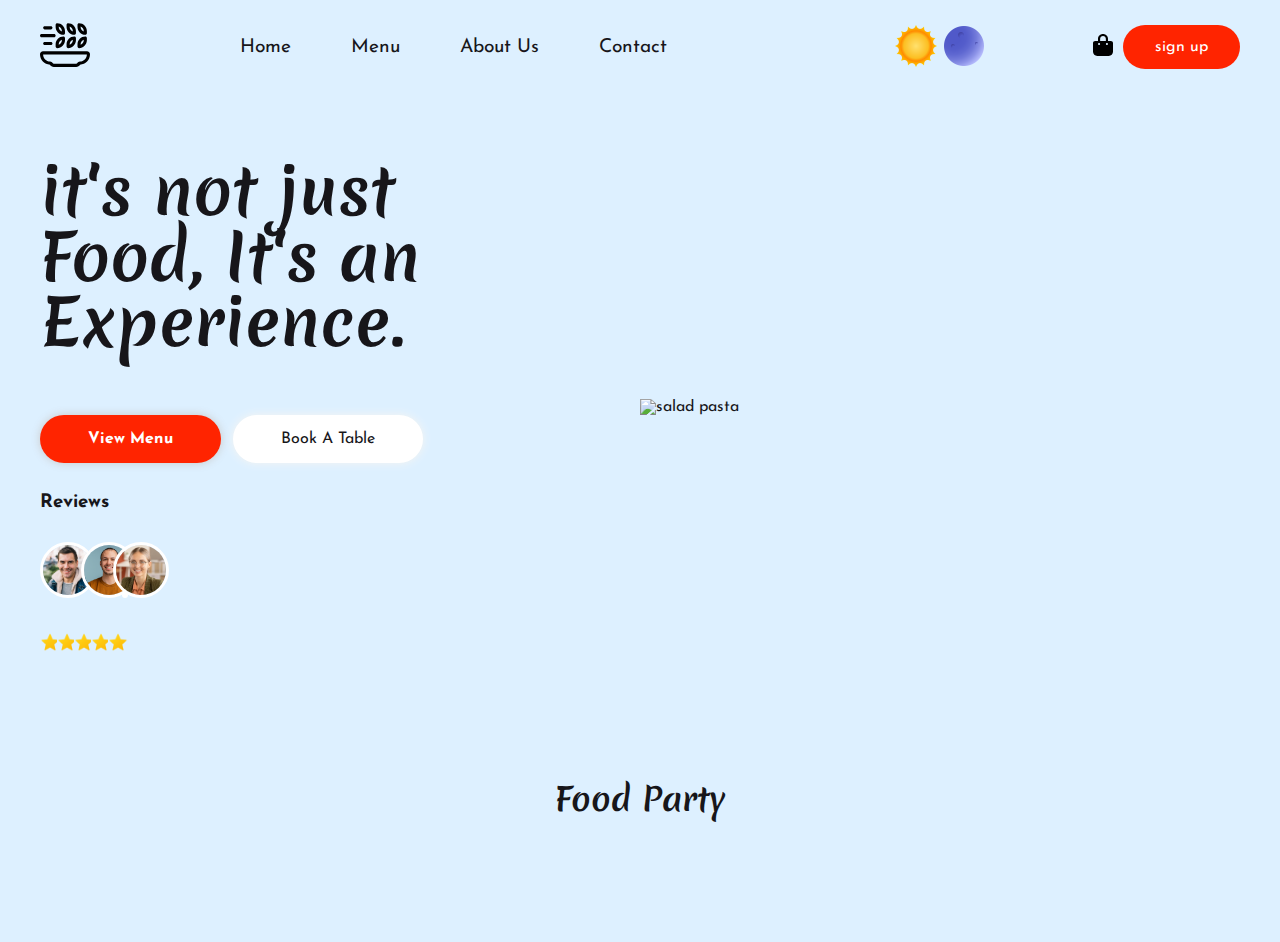
==== index.html @ 8589bb1d "Successful GitHub page" ====
<!DOCTYPE html>
<html lang="en">
<head>
    <meta charset="UTF-8">
    <meta name="viewport" content="width=device-width, initial-scale=1.0">
    <link rel="stylesheet" href="style.css">
    <link rel="icon" type="image/png" sizes="32x32" href="./images/favicon-32x32.png">
    <title> Italian restaurant</title>
</head>
<body>
    <div class="contanier">
        <header class="header-website">
            <!-- navbar -->
            <nav class="navbar">
                <div class="logo-website">
                    <a href="">
                        <img src="./images/plate-wheat-light.svg"/>
                    </a>
                </div>
                <menu class="list-menu">
                    <li>
                        <a href="">Home</a>
                    </li>
                    <li>
                        <a href="">Menu</a>
                    </li>
                    <li>
                        <a href="">About Us</a>
                    </li>
                    <li>
                        <a href="">Contact</a>
                    </li>
                </menu>
                <div class="dark-light-mode">

          <button id="light-btn">
            <img class="light" src="./images/icons8-sun-48.png" alt="light mode">
          </button>
          <button id="dark-btn">
            <img class="dark" src="./images/icons8-moon-48.png" alt="dark mode">
          </button>
         
                </div>
                <div class="shop">
                    <a href="">
                        <img src="./images/bag-shopping-solid.svg" alt="">
                    </a>
                    <a class="sign-up" href="./login-page.html">sign up</a>
                </div>
            </nav>
            <!-- slide & text header -->
            <section class="silde">
                <div class="information-food">
                    <h1 class="text-information">
                        it's not just <br/>
                        Food, It's an <br/>
                        Experience.
                    </h1>
                    <div class="button-information">
                        <a class="view-menu" href="" >View Menu</a>
                        <a class="book-table" href="">Book A Table</a>
                    </div>
                    <div class="reviews">
                        <h3 class="text-reviews">Reviews</h3>
                        <div class="image-users">
                            <img src="./images/user-1.jpg" alt="">
                            <img src="./images/user-2.jpg" alt="">
                            <img src="./images/user-3.jpg" alt="">
                            <img src="./images/user-4.jpg" alt="">
                        </div>
                        <div class="rating-reviews">
                            <img src="./images/icons8-rating-48.png" alt="">
                            <img src="./images/icons8-rating-48.png" alt="">
                            <img src="./images/icons8-rating-48.png" alt="">
                            <img src="./images/icons8-rating-48.png" alt="">
                            <img src="./images/icons8-rating-48.png" alt="">
                        </div>
                    </div>
                </div>
                <div class="image-food">
                    <img src="./images/salad.png" alt="salad pasta">
                    <div class="card-offer">

                    </div>
                </div>
            </section>
        </header>
        <!-- list food for buy -->
        <section class="food-cards">
            <h3 > Food Party</h3>
            <div class="food-party">

            </div>
        </section>
        <main class="main-website">

        </main>
        <footer class="footer-website">

        </footer>
    </div>
    
</body>
</html>
---- style.css ----
@font-face {
    font-family: josefinsans;
    src: url(./fonts/JosefinSans-VariableFont_wght.ttf);
}
@font-face {
    font-family: merienda;
    src: url(./fonts/Merienda-VariableFont_wght.ttf);
}
:root{
    --color-text:rgb(23, 22, 26);
    --color-orange: #ff2400;
    --color-body: rgb(221, 240, 255);
    --color-white: #fff;
}
*{
    font-family: josefinsans;
    padding: 0;
    margin: 0;
    color: var(--color-text);
    background: var(--color-body);
}

.contanier{
    max-width: 1200px;
    margin: 0 auto;
    padding-top: 20px;
}
.header-website {

}
.navbar {
    display: flex;
   
    align-items: center;
}
.logo-website{
    flex: 1;
}
.list-menu{
    flex: 3;
    font-size: 16px;
    display: flex;
    justify-content: flex-start;
    gap: 10%;
  
}
menu li {
    list-style: none;
    display: inline-block;
    font-size: larger;
}
menu li a {
    text-decoration: none;

}
.dark-light-mode{
    flex: 1;
    display: flex;
    justify-content: center;
}
.dark-light-mode button{
    border: 0;
    cursor: pointer;
}
#light-btn{
    border-radius: 30px 0 0 30px;
    -webkit-border-radius: 30px 0 0 30px;
    -moz-border-radius: 30px 0 0 30px;
    -ms-border-radius: 30px 0 0 30px;
    -o-border-radius: 30px 0 0 30px;
}
#dark-btn{
    border-radius: 0 30px 30px 0;
    -webkit-border-radius: 0 30px 30px 0;
    -moz-border-radius: 0 30px 30px 0;
    -ms-border-radius: 0 30px 30px 0;
    -o-border-radius: 0 30px 30px 0;
}
.shop {
    display: flex;
    gap: 10px;
    flex: 1;
    justify-content: flex-end;
    align-items: center;
}
.shop .sign-up {
    padding: .9rem 2rem;
    border: 0;
    border-radius: 40px;
    background: var(--color-orange);
    color: var(--color-white);
    font-family: inherit;
    cursor: pointer;
    font-size: 1rem;
    text-decoration: none;
}

/* style is section .slide */
.silde{
    display: flex;
    margin-top: 7%;
    align-items: center;
}
.information-food{
    flex:1;
}
.image-food{
    flex: 1;
}
.information-food h1{
    font-family: merienda;
    font-size: 4rem;
    line-height: 4.1rem;
}

.image-food img{
    width: 100%;
}
.button-information{
    display: flex;
    margin-top: 10%;
  
}

.view-menu{
  text-decoration: none;
  background: var(--color-orange);
  padding: 1rem 3rem;
  border-radius: 50px;
  color: var(--color-white);
  font-weight: bolder;
  margin-right: 2%;
  box-shadow: 0 0 10px rgb(202, 202, 202);
}
.book-table{
    text-decoration: none;
    background: var(--color-white);
    padding: 1rem 3rem;
    border-radius: 50px;
    color: var(--color-text);
    box-shadow: 0 0 10px rgb(248, 245, 241);
}
.reviews{
    margin-top: 5%;
}
.text-reviews{
    margin: 2% 0;
}
.image-users{
    margin: 5% 0;
}
.image-users img{
    width: 50px;
    border-radius: 50%;
    -webkit-border-radius: 50%;
    -moz-border-radius: 50%;
    -ms-border-radius: 50%;
    -o-border-radius: 50%;
    margin-right: -20px;
    border: 3px solid #fff;
}
.rating-reviews{

}
.rating-reviews img{
    width: 20px;
    margin-right: -8px;
}

/* food cards */

.food-cards{

}
.food-cards h3{
    margin: 10% 0;
    text-align: center;
    font-family: merienda;
    font-size: xx-large;
}
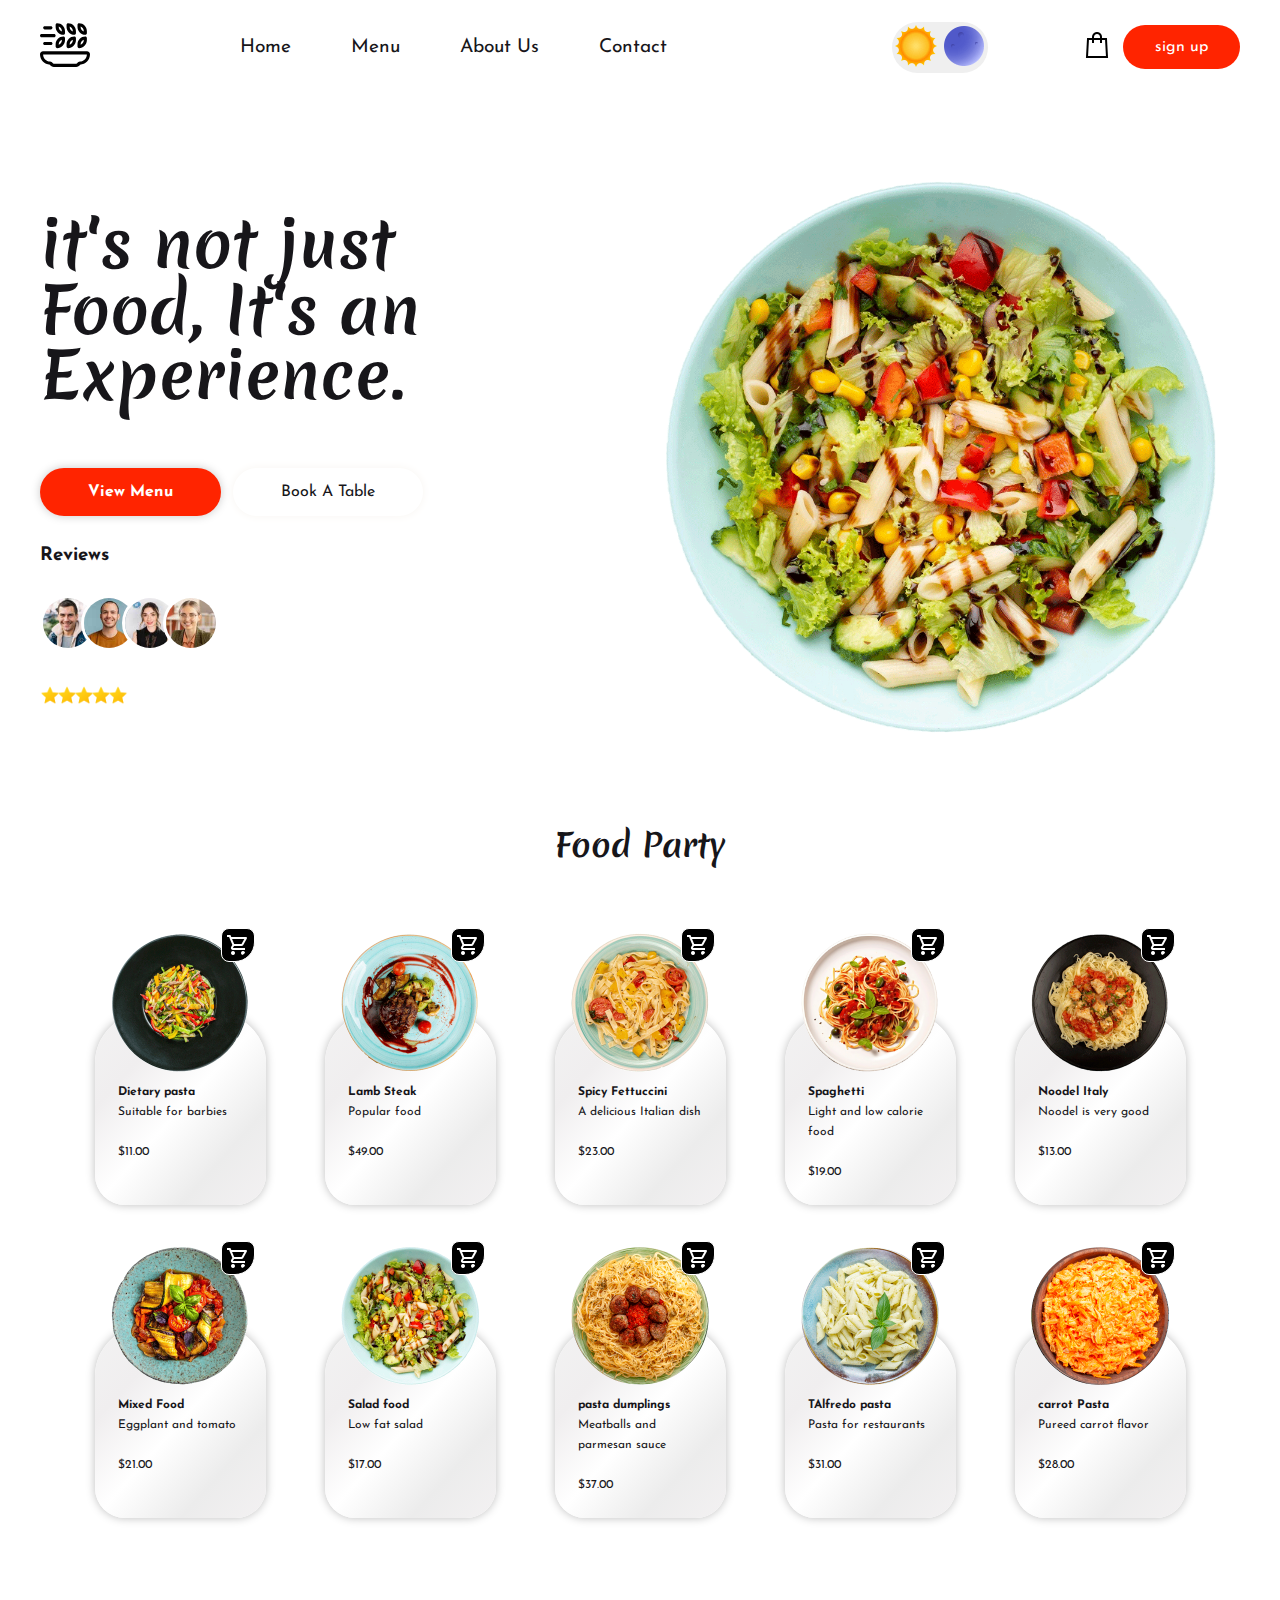
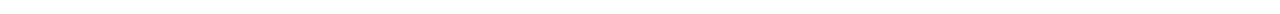
==== commit bd938189: "compress images & section food party compeleted" ====
--- a/index.html
+++ b/index.html
@@ -43,7 +43,7 @@
                 </div>
                 <div class="shop">
                     <a href="">
-                        <img src="./images/bag-shopping-solid.svg" alt="">
+                        <img src="./images/icons8-shopping-bag-32.png" alt="">
                     </a>
                     <a class="sign-up" href="./login-page.html">sign up</a>
                 </div>
@@ -63,17 +63,17 @@
                     <div class="reviews">
                         <h3 class="text-reviews">Reviews</h3>
                         <div class="image-users">
-                            <img src="./images/user-1.jpg" alt="">
-                            <img src="./images/user-2.jpg" alt="">
-                            <img src="./images/user-3.jpg" alt="">
-                            <img src="./images/user-4.jpg" alt="">
+                            <img src="./images/user-1.jpg" alt="Restaurant customer ">
+                            <img src="./images/user-2.jpg" alt="Restaurant customer">
+                            <img src="./images/user-3.jpg" alt="Restaurant customer">
+                            <img src="./images/user-4.jpg" alt="Restaurant customer">
                         </div>
                         <div class="rating-reviews">
-                            <img src="./images/icons8-rating-48.png" alt="">
-                            <img src="./images/icons8-rating-48.png" alt="">
-                            <img src="./images/icons8-rating-48.png" alt="">
-                            <img src="./images/icons8-rating-48.png" alt="">
-                            <img src="./images/icons8-rating-48.png" alt="">
+                            <img src="./images/icons8-rating-48.png" alt="star rating">
+                            <img src="./images/icons8-rating-48.png" alt="star rating">
+                            <img src="./images/icons8-rating-48.png" alt="star rating">
+                            <img src="./images/icons8-rating-48.png" alt="star rating">
+                            <img src="./images/icons8-rating-48.png" alt="star rating">
                         </div>
                     </div>
                 </div>
@@ -89,8 +89,163 @@
         <section class="food-cards">
             <h3 > Food Party</h3>
             <div class="food-party">
-
+                <div class="card card-1">
+                    <div class="image-food-card">
+                        <a href="#">
+                            <img class="icon-buy" src="./images/icons8-shopping-cart-24.png" alt="buy basket">
+                        </a>
+                        <img class="image-product" src="./images/plate-1-300.png" alt="noodel food">
+                    </div>
+                    <div class="detealis-food-card">
+                        <h4>Dietary pasta</h4>
+                        <p>Suitable for barbies </p>
+                        <br>
+                        <span>$11.00</span>
+
+                    </div>
+                </div>
+                <div class="card card-2">
+                    <div class="image-food-card">
+                        <a href="#">
+                            <img class="icon-buy" src="./images/icons8-shopping-cart-24.png" alt="buy basket">
+                        </a>
+                        <img class="image-product" src="./images/steak-2-300.png" alt="noodel food">
+                    </div>
+                    <div class="detealis-food-card">
+                        <h4>Lamb Steak</h4>
+                        <p>Popular food </p>
+                        <br>
+                        <span>$49.00</span>
+
+                    </div>
+                </div>
+                <div class="card card-3">
+                    <div class="image-food-card">
+                        <a href="#">
+                            <img class="icon-buy" src="./images/icons8-shopping-cart-24.png" alt="buy basket">
+                        </a>
+                        <img class="image-product" src="./images/phtochini-300.png" alt="noodel food">
+                    </div>
+                    <div class="detealis-food-card">
+                        <h4>Spicy Fettuccini</h4>
+                        <p>A delicious Italian dish </p>
+                        <br>
+                        <span>$23.00</span>
+
+                    </div>
+                </div>
+
+                <div class="card card-4">
+                    <div class="image-food-card">
+                        <a href="#">
+                            <img class="icon-buy" src="./images/icons8-shopping-cart-24.png" alt="buy basket">
+                        </a>
+                        <img class="image-product" src="./images/spaghetti-300.png" alt="noodel food">
+                    </div>
+                    <div class="detealis-food-card">
+                        <h4>Spaghetti </h4>
+                        <p>Light and low calorie food </p>
+                        <br>
+                        <span>$19.00</span>
+
+                    </div>
+                </div>
+                
+                <div class="card card-5">
+                    <div class="image-food-card">
+                        <a href="#">
+                            <img class="icon-buy" src="./images/icons8-shopping-cart-24.png" alt="buy basket">
+                        </a>
+                        <img class="image-product" src="./images/noodel-300.png" alt="noodel food">
+                    </div>
+                    <div class="detealis-food-card">
+                        <h4>Noodel Italy</h4>
+                        <p>Noodel is very good </p>
+                        <br>
+                        <span>$13.00</span>
+
+                    </div>
+                </div>
+                <div class="card card-6">
+                    <div class="image-food-card">
+                        <a href="#">
+                            <img class="icon-buy" src="./images/icons8-shopping-cart-24.png" alt="buy basket">
+                        </a>
+                        <img class="image-product" src="./images/Tomato-300.png" alt="noodel food">
+                    </div>
+                    <div class="detealis-food-card">
+                        <h4>Mixed Food</h4>
+                        <p>Eggplant and tomato </p>
+                        <br>
+                        <span>$21.00</span>
+
+                    </div>
+                </div>
+                <div class="card card-7">
+                    <div class="image-food-card">
+                        <a href="#">
+                            <img class="icon-buy" src="./images/icons8-shopping-cart-24.png" alt="buy basket">
+                        </a>
+                        <img class="image-product" src="./images/salad-300.png" alt="noodel food">
+                    </div>
+                    <div class="detealis-food-card">
+                        <h4>Salad food</h4>
+                        <p>Low fat salad </p>
+                        <br>
+                        <span>$17.00</span>
+
+                    </div>
+                </div>
+
+                <div class="card card-8">
+                    <div class="image-food-card">
+                        <a href="#">
+                            <img class="icon-buy" src="./images/icons8-shopping-cart-24.png" alt="buy basket">
+                        </a>
+                        <img class="image-product" src="./images/pasta-dumplings-300.png" alt="noodel food">
+                    </div>
+                    <div class="detealis-food-card">
+                        <h4>pasta dumplings</h4>
+                        <p>Meatballs and parmesan sauce </p>
+                        <br>
+                        <span>$37.00</span>
+
+                    </div>
+                </div>
+
+                <div class="card card-9">
+                    <div class="image-food-card">
+                        <a href="#">
+                            <img class="icon-buy" src="./images/icons8-shopping-cart-24.png" alt="buy basket">
+                        </a>
+                        <img class="image-product" src="./images/Alfredo-pasta-300.png" alt="noodel food">
+                    </div>
+                    <div class="detealis-food-card">
+                        <h4>TAlfredo pasta</h4>
+                        <p>Pasta for restaurants</p>
+                        <br>
+                        <span>$31.00</span>
+
+                    </div>
+                </div>
+
+                <div class="card card-1">
+                    <div class="image-food-card">
+                        <a href="#">
+                            <img class="icon-buy" src="./images/icons8-shopping-cart-24.png" alt="buy basket">
+                        </a>
+                        <img class="image-product" src="./images/pasta-coort-300.png" alt="noodel food">
+                    </div>
+                    <div class="detealis-food-card">
+                        <h4>carrot Pasta</h4>
+                        <p>Pureed carrot flavor</p>
+                        <br>
+                        <span>$28.00</span>
+
+                    </div>
+                </div>
             </div>
+
         </section>
         <main class="main-website">
 
--- a/style.css
+++ b/style.css
@@ -17,7 +17,7 @@
     padding: 0;
     margin: 0;
     color: var(--color-text);
-    background: var(--color-body);
+    /* background: var(--color-body); */
 }
 
 .contanier{
@@ -170,11 +170,58 @@
 /* food cards */
 
 .food-cards{
-
+    margin-bottom: 5%;
 }
 .food-cards h3{
-    margin: 10% 0;
+    margin: 5% 0;
     text-align: center;
     font-family: merienda;
     font-size: xx-large;
+}
+.image-food-card{
+    position: relative;
+    z-index: 2;
+}
+.food-party{
+    display: flex;
+    flex-wrap: wrap;
+    justify-content: center;
+}
+.card{
+    display: flex;
+    flex-direction: column;
+    align-items: center;
+    width: 230px;
+    margin-bottom: 3%;
+    justify-content: space-around;
+
+}
+.icon-buy{
+    position: absolute;
+    top: 0;
+    right: 0;
+    background: #000;
+    padding: 4px;
+    border-radius: 8px 8px 20px 8px;
+    border: 1px solid #fff;
+
+}
+.image-product{ 
+    width: 150px;
+}
+.detealis-food-card{
+    background-image:linear-gradient(to right bottom, #f2f2f2, #f0eeef, #fff, #ececec, #f3f1f2);
+    padding: 30% 10% 10% 10%;
+    font-size: 12px;
+    margin-top: -30%;
+    border-radius: 50px 50px 30px 30px;
+      border-top-left-radius: 50px;
+      border-top-right-radius: 50px;
+      border-bottom-right-radius: 30px;
+      border-bottom-left-radius: 30px;
+    box-shadow: 0 0 10px #bdbdbd;
+    line-height: 20px;
+    width: 125px;
+    height: 100px;
+    
 }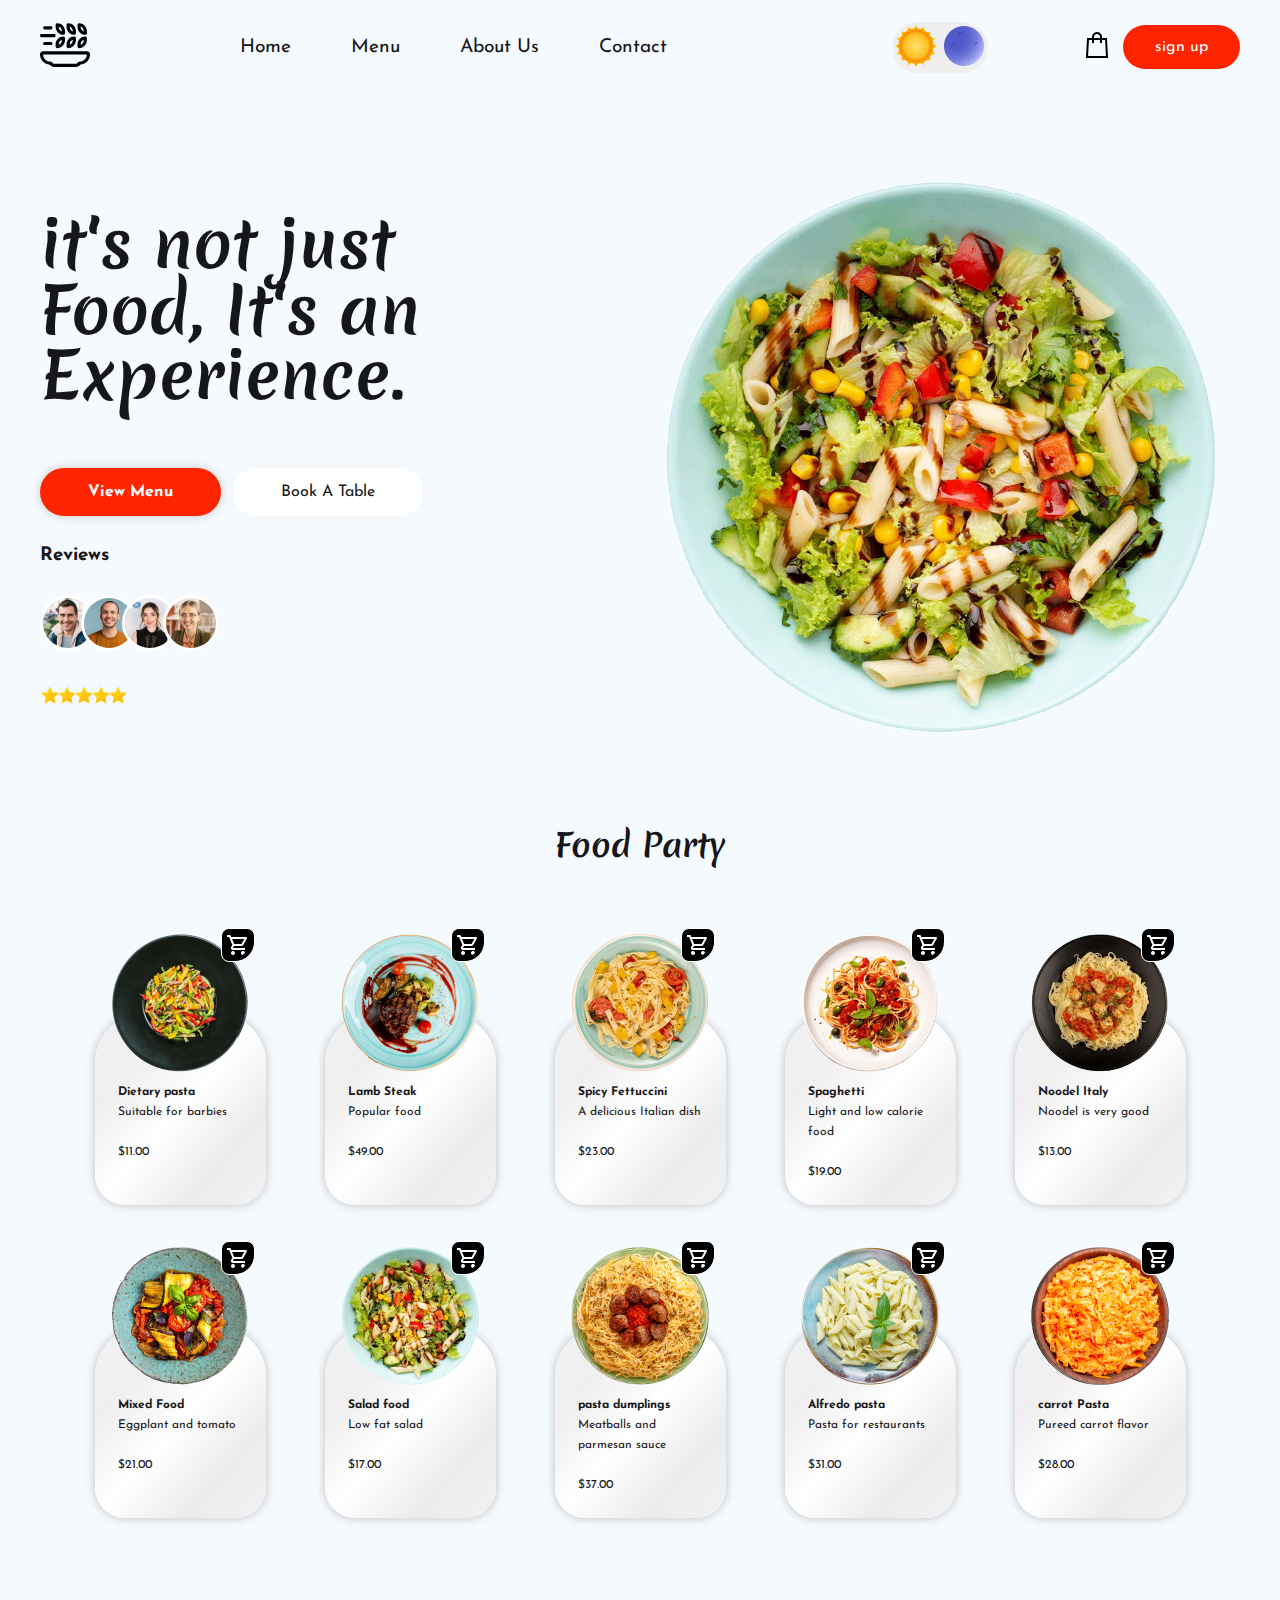
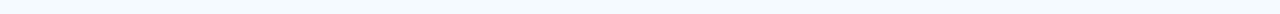
==== commit 069b4d54: "responsive completed food party 80%" ====
--- a/index.html
+++ b/index.html
@@ -47,6 +47,11 @@
                     </a>
                     <a class="sign-up" href="./login-page.html">sign up</a>
                 </div>
+                <div class="menu-humberger">
+                    <div class="line-menu"></div>
+                    <div class="line-menu"></div>
+                    <div class="line-menu"></div>
+                </div>
             </nav>
             <!-- slide & text header -->
             <section class="silde">
@@ -221,7 +226,7 @@
                         <img class="image-product" src="./images/Alfredo-pasta-300.png" alt="noodel food">
                     </div>
                     <div class="detealis-food-card">
-                        <h4>TAlfredo pasta</h4>
+                        <h4>Alfredo pasta</h4>
                         <p>Pasta for restaurants</p>
                         <br>
                         <span>$31.00</span>
--- a/style.css
+++ b/style.css
@@ -9,7 +9,7 @@
 :root{
     --color-text:rgb(23, 22, 26);
     --color-orange: #ff2400;
-    --color-body: rgb(221, 240, 255);
+    --color-body: rgb(245, 250, 255);
     --color-white: #fff;
 }
 *{
@@ -17,7 +17,10 @@
     padding: 0;
     margin: 0;
     color: var(--color-text);
-    /* background: var(--color-body); */
+    
+}
+body{
+    background: var(--color-body);
 }
 
 .contanier{
@@ -93,6 +96,9 @@
     cursor: pointer;
     font-size: 1rem;
     text-decoration: none;
+}
+.menu-humberger{
+        
 }
 
 /* style is section .slide */
@@ -224,4 +230,251 @@
     width: 125px;
     height: 100px;
     
-}+}
+
+
+/* resposive home page all device */
+
+  /* Extra large devices (large laptops and desktops, 1200px and up) */
+  @media only screen and (max-width: 1200px) {
+    /* body {background: pink;} */
+    /* navbar */
+    .navbar {
+        padding: 0 3%;
+      }
+    
+     
+      .dark-light-mode button img{
+        height: 41px;
+        vertical-align: bottom;
+      }
+    
+      .shop .sign-up {
+        padding: .7rem 1.7rem;
+       
+      }
+      /* silde & text header */
+      .silde {
+      
+        padding: 0 5%;
+      }
+
+  }
+
+    /* Large devices (laptops/desktops, 992px and up) */
+    @media only screen and (max-width: 992px) {
+        /* body {background: orange;} */
+
+        .list-menu {
+            flex: 2;
+            font-size: 14px;
+           
+            gap: 5%;
+          }
+        .dark-light-mode button img{
+            height: 40px;
+            vertical-align: bottom;
+          }
+    
+          .shop .sign-up {
+            padding: .6rem 1rem;
+          }
+        /* silde & text header */
+        .information-food h1 {
+            
+            font-size: 3rem;
+            
+          }
+          .button-information {
+            display: flex;
+            margin-top: 5%;
+          }
+          .view-menu , .book-table{
+        
+            padding: .7rem 1.7rem;
+           
+          }
+         
+          .text-reviews {
+
+            font-size: 16px;
+          }
+          .image-users img {
+            width: 40px;
+            border: 2px solid #fff;
+          }
+          .rating-reviews img {
+            width: 18px;
+            
+          }
+        
+      } 
+      
+    /* Medium devices (landscape tablets, 768px and up) */
+  @media only screen and (max-width: 768px) {
+    /* body {background: rgb(126, 126, 250);} */
+
+    .logo-website {
+        flex: initial;
+        margin-right: 2%;
+      }
+      .list-menu {
+       
+        font-size: 13px;
+        gap: 5%;
+      }
+      .dark-light-mode{
+       
+        flex: initial;
+      }
+      .shop .sign-up {
+        padding: .5rem .5rem;
+      }
+  /* silde & text header */
+        .information-food h1 {
+            
+            font-size: 2.5rem;
+            
+          }
+          .button-information {
+            display: flex;
+            margin-top: 5%;
+          }
+          .view-menu , .book-table{
+        
+            padding: .4rem .7rem;
+           
+          }
+         
+          .text-reviews {
+
+            font-size: 14px;
+          }
+          .image-users img {
+            width: 30px;
+            border: 2px solid #fff;
+          }
+          .rating-reviews img {
+            width: 14px;
+            
+          }
+  } 
+
+
+  
+  /* Small devices (portrait tablets and large phones, 600px and up) */
+  @media only screen and (max-width: 600px) {
+    /* body {background: green;} */
+    .navbar{
+        justify-content: space-between;
+    }
+    .menu-humberger{
+
+    }
+    .line-menu{
+        width: 50px;
+        border-bottom: 4px solid #000;
+        margin: 10px 0;
+        border-radius: 5px;
+        -webkit-border-radius: 5px;
+        -moz-border-radius: 5px;
+        -ms-border-radius: 5px;
+        -o-border-radius: 5px;
+}
+    .logo-website {
+        flex: initial;
+        margin-right: 2%;
+      }
+      .list-menu {
+        display: none;
+      }
+      .dark-light-mode{
+        display: none;
+       
+      }
+      .shop {
+        display: none;
+      }
+
+      /* slide $ text header */
+      .silde{
+        flex-direction: column;
+    }
+    .information-food{
+        display: flex;
+        justify-content: space-between;
+        width: 100%;
+  }
+  .information-food h1 {
+    flex: 1;
+    font-size: 2.3rem;
+    
+  }
+   
+    .reviews{
+        display: none;
+    }
+    .view-menu, .book-table {
+        padding: .5rem 1rem;
+        margin: 5%;
+        text-align: center;
+      }
+
+      .button-information {
+        display: flex;
+        flex-direction: column;
+        justify-content: center;
+        flex: 1;
+
+      }
+  }
+  
+ 
+ 
+  /* Small devices (portrait tablets and large phones, 600px and up) */
+  @media only screen and (max-width: 486px) {
+    /* body {background: rgb(162, 210, 78);} */
+    
+    .line-menu{
+        width: 43px;
+        border-bottom: 3px solid #000;
+        margin: 10px 0;
+       
+}
+      /* slide $ text header */
+      .silde{
+        flex-direction: column-reverse;
+    }
+    .information-food{
+        display: flex;
+       
+        width: 100%;
+        flex-direction: column;
+  }
+  .information-food h1 {
+    flex: 1;
+    font-size: 2.3rem;
+    text-align: center;
+  }
+   
+    .reviews{
+        display: none;
+    }
+    .view-menu, .book-table {
+        padding: .5rem 1rem;
+        margin: 5%;
+        text-align: center;
+      }
+
+      .button-information {
+        display: flex;
+        flex-direction: column;
+        justify-content: center;
+        flex: 1;
+
+      }
+  }
+  
+ 
+
+
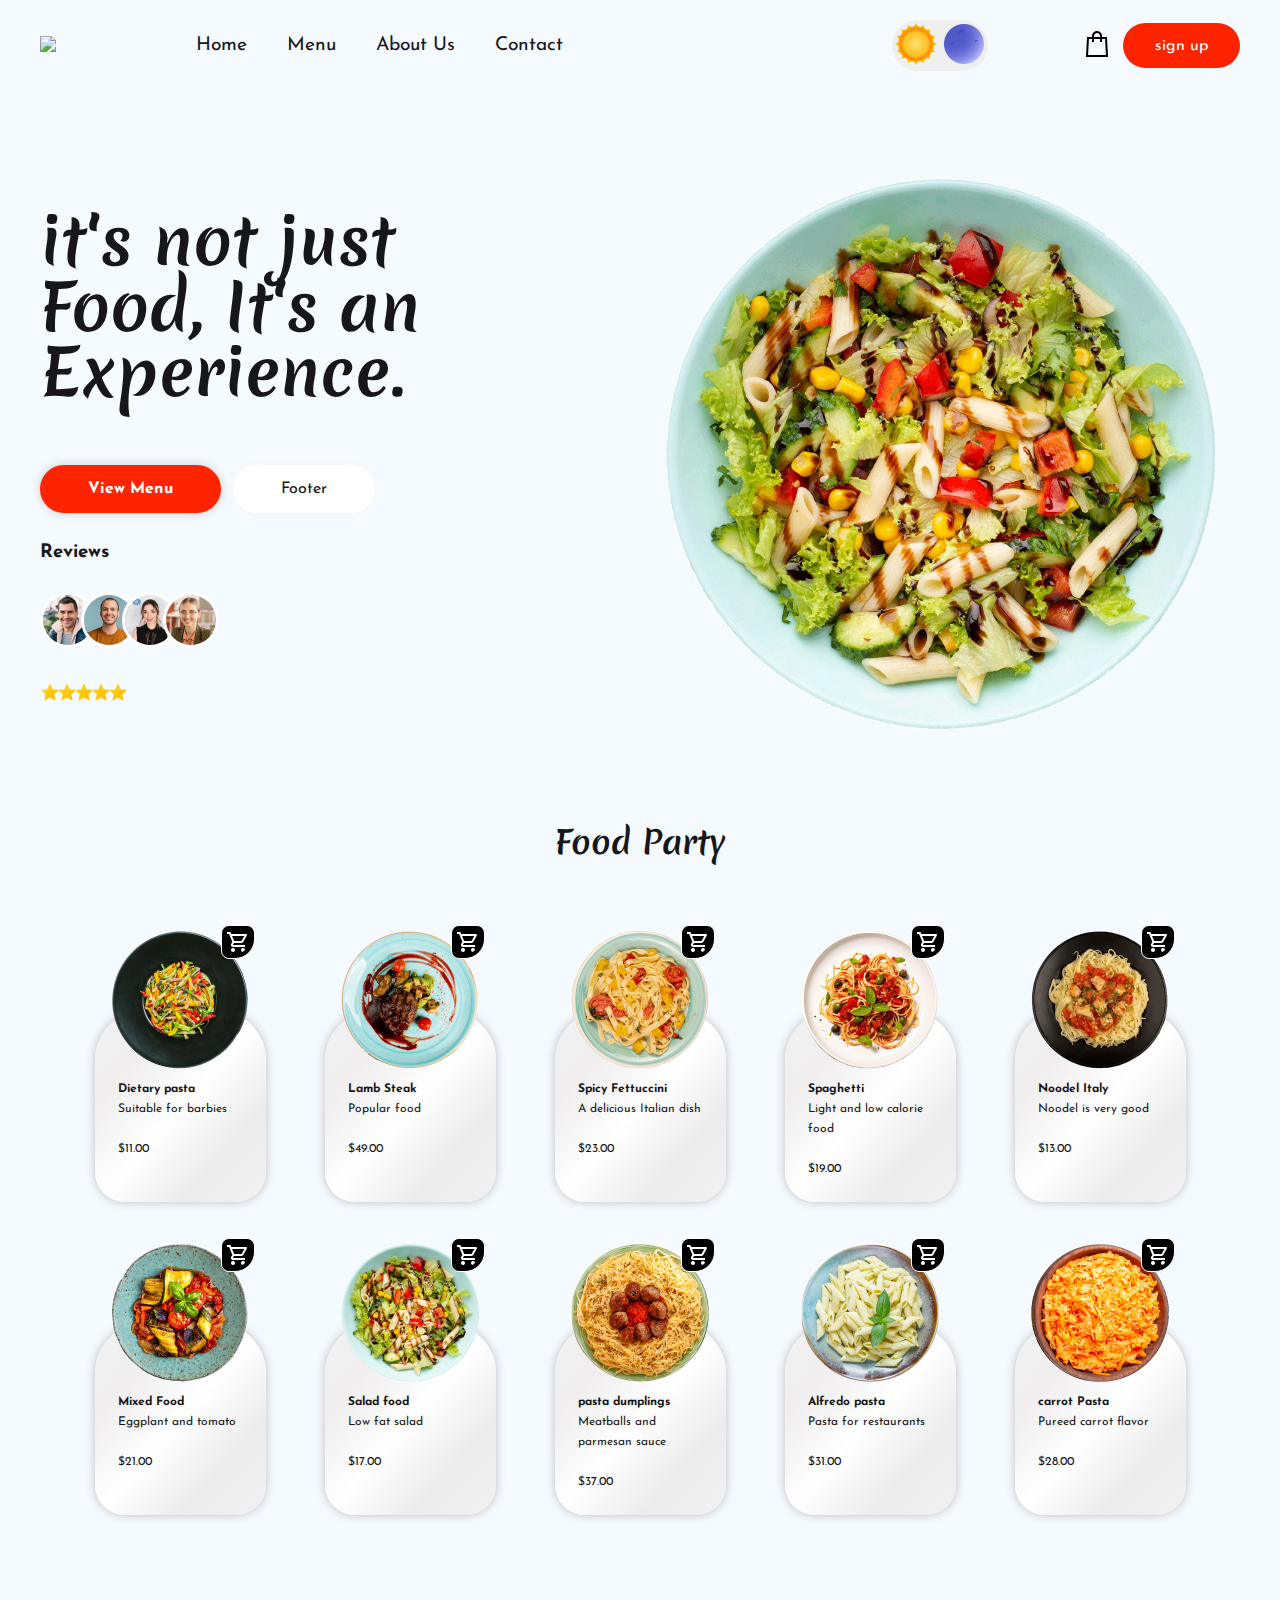
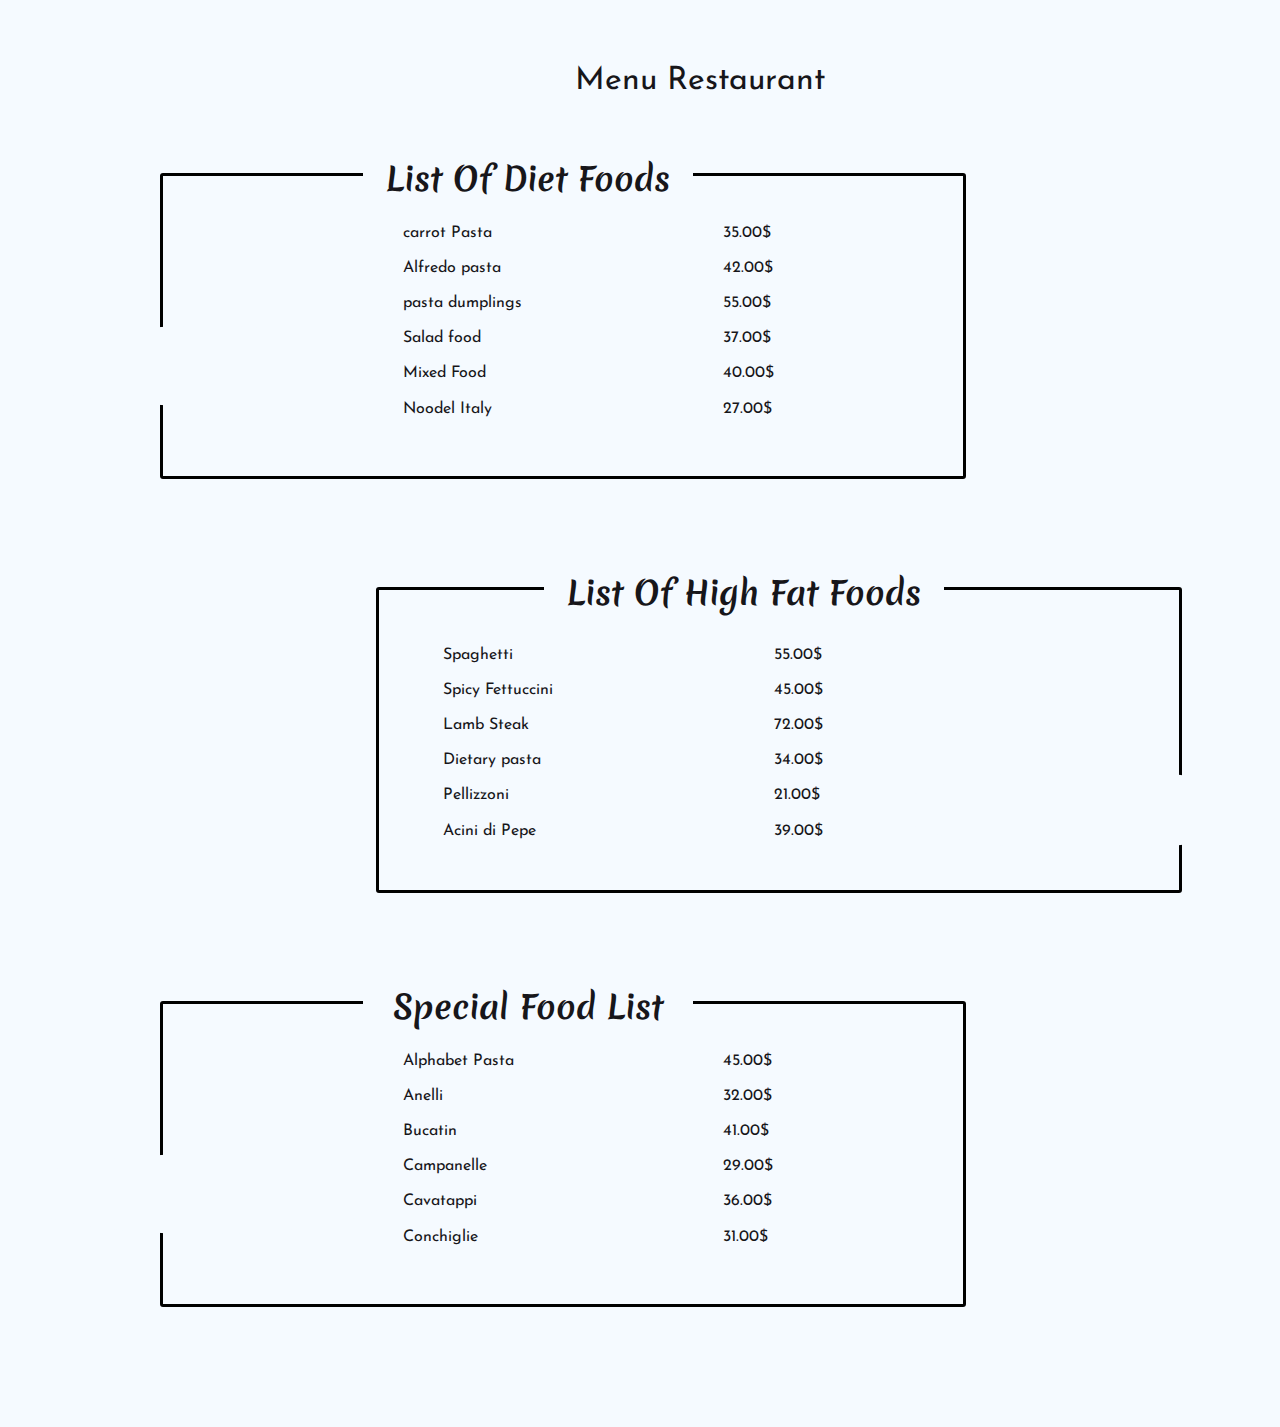
==== commit 17f6e4d3: "responsive navbar menu & menu resturant" ====
--- a/index.html
+++ b/index.html
@@ -3,8 +3,9 @@
 <head>
     <meta charset="UTF-8">
     <meta name="viewport" content="width=device-width, initial-scale=1.0">
+    <link rel="stylesheet" href="reset.css">
     <link rel="stylesheet" href="style.css">
-    <link rel="icon" type="image/png" sizes="32x32" href="./images/favicon-32x32.png">
+    <link rel="icon" type="image/png" sizes="32x32" href="./images/foody-logo.png">
     <title> Italian restaurant</title>
 </head>
 <body>
@@ -14,23 +15,37 @@
             <nav class="navbar">
                 <div class="logo-website">
                     <a href="">
-                        <img src="./images/plate-wheat-light.svg"/>
+                        <img src="./images/foody-logo.png"/>
                     </a>
                 </div>
-                <menu class="list-menu">
-                    <li>
-                        <a href="">Home</a>
-                    </li>
-                    <li>
-                        <a href="">Menu</a>
-                    </li>
-                    <li>
-                        <a href="">About Us</a>
-                    </li>
-                    <li>
-                        <a href="">Contact</a>
-                    </li>
-                </menu>
+                <div class="menu-nav">
+
+                    <input type="checkbox" name="" id="menu-mobile" hidden>
+                    <label for="menu-mobile" class="open-menu-btn">
+                        <svg xmlns="http://www.w3.org/2000/svg" height="32px" viewBox="0 -960 960 960" width="32px" fill="#000"><path d="M120-240v-80h720v80H120Zm0-200v-80h720v80H120Zm0-200v-80h720v80H120Z"/></svg>
+                    </label>
+                    <div class="links-container">
+                        <label for="menu-mobile" class="close-menu-btn">
+                            <svg xmlns="http://www.w3.org/2000/svg" height="32px" viewBox="0 -960 960 960" width="32px" fill="#000"><path d="m256-200-56-56 224-224-224-224 56-56 224 224 224-224 56 56-224 224 224 224-56 56-224-224-224 224Z"/></svg>
+                        </label>
+
+                        <menu class="list-menu">
+                            <li>
+                                <a href="">Home</a>
+                            </li>
+                            <li>
+                                <a href="">Menu</a>
+                            </li>
+                            <li>
+                                <a href="">About Us</a>
+                            </li>
+                            <li>
+                                <a href="">Contact</a>
+                            </li>
+                        </menu>
+                        </div>
+                
+                </div>
                 <div class="dark-light-mode">
 
           <button id="light-btn">
@@ -47,13 +62,12 @@
                     </a>
                     <a class="sign-up" href="./login-page.html">sign up</a>
                 </div>
-                <div class="menu-humberger">
-                    <div class="line-menu"></div>
-                    <div class="line-menu"></div>
-                    <div class="line-menu"></div>
-                </div>
+
+              
             </nav>
-            <!-- slide & text header -->
+
+            
+            <!-- slide & text header --> 
             <section class="silde">
                 <div class="information-food">
                     <h1 class="text-information">
@@ -62,8 +76,8 @@
                         Experience.
                     </h1>
                     <div class="button-information">
-                        <a class="view-menu" href="" >View Menu</a>
-                        <a class="book-table" href="">Book A Table</a>
+                        <a class="view-menu" href="#main-website" >View Menu</a>
+                        <a class="book-table" href="">  Footer</a>
                     </div>
                     <div class="reviews">
                         <h3 class="text-reviews">Reviews</h3>
@@ -252,7 +266,118 @@
             </div>
 
         </section>
-        <main class="main-website">
+
+        <!-- main content -->
+        <main id="main-website">
+            <p class="text-food-list">Menu Restaurant</p>
+            <div class="container-menu">
+                <div class="food-list-menu-1">
+                    <div class="image-item-menu">
+                        <img src="./images/img-food-menu-3-300.png" alt="" /> 
+                        <span class="title-menu-1">List Of Diet Foods</span>
+                    </div>
+                   <div class="food-item-1">
+                    <p>
+                        <span> carrot Pasta</span>
+                        <span> 35.00$ </span>
+                    </p>
+                    <p>
+                        <span> Alfredo pasta</span>
+                        <span> 42.00$ </span>
+                    </p>
+                    <p>
+                        <span> pasta dumplings</span>
+                        <span> 55.00$ </span>
+                    </p>
+                    <p>
+                        <span> Salad food</span>
+                        <span> 37.00$ </span>
+                    </p>
+                    <p>
+                        <span> Mixed Food</span>
+                        <span> 40.00$ </span>
+                    </p>
+                    <p>
+                        <span> Noodel Italy</span>
+                        <span> 27.00$ </span>
+                    </p>
+                    
+                   </div>
+    
+                </div>
+    
+    
+                <div class="food-list-menu-2">
+    
+                    <div class="image-item-menu">
+                        <img src="./images/img-food-menu-2-300.png" alt="" /> 
+                        <span class="title-menu-2">List Of High Fat Foods</span>
+                    </div>
+                   <div class="food-item-2">
+                    <p>
+                        <span> Spaghetti </span>
+                        <span> 55.00$ </span>
+                    </p>
+                    <p>
+                        <span> Spicy Fettuccini</span>
+                        <span> 45.00$ </span>
+                    </p>
+                    <p>
+                        <span> Lamb Steak</span>
+                        <span> 72.00$ </span>
+                    </p>
+                    <p>
+                        <span> Dietary pasta</span>
+                        <span> 34.00$ </span>
+                    </p>
+                    <p>
+                        <span> Pellizzoni</span>
+                        <span> 21.00$ </span>
+                    </p>
+                      <p>
+                        <span> Acini di Pepe </span>
+                        <span> 39.00$ </span>
+                    </p>
+                   </div>
+                </div>
+                
+
+
+                  <div class="food-list-menu-1">
+                    <div class="image-item-menu">
+                        <img src="./images/img-food-menu-300.png" alt="" /> 
+                        <span class="title-menu-1">Special Food List</span>
+                    </div>
+                   <div class="food-item-1">
+                    <p>
+                        <span> Alphabet Pasta</span>
+                        <span> 45.00$ </span>
+                    </p>
+                    <p>
+                        <span> Anelli </span>
+                        <span> 32.00$ </span>
+                    </p>
+                    <p>
+                        <span> Bucatin</span>
+                        <span> 41.00$ </span>
+                    </p>
+                    <p>
+                        <span> Campanelle </span>
+                        <span> 29.00$ </span>
+                    </p>
+                    <p>
+                        <span> Cavatappi</span>
+                        <span> 36.00$ </span>
+                    </p>
+                    <p>
+                        <span> Conchiglie</span>
+                        <span> 31.00$ </span>
+                    </p>
+                   </div>
+    
+                </div>
+    
+            </div>
 
         </main>
         <footer class="footer-website">
--- a/style.css
+++ b/style.css
@@ -12,19 +12,28 @@
     --color-body: rgb(245, 250, 255);
     --color-white: #fff;
 }
+
+html {
+  scroll-behavior: smooth;
+  
+}
+
 *{
     font-family: josefinsans;
     padding: 0;
     margin: 0;
     color: var(--color-text);
+   
     
 }
 body{
     background: var(--color-body);
+    overflow-x: hidden;
 }
 
 .contanier{
     max-width: 1200px;
+    width: 100%;
     margin: 0 auto;
     padding-top: 20px;
 }
@@ -32,20 +41,36 @@
 
 }
 .navbar {
-    display: flex;
-   
+    display: grid;
+    grid-template-columns: 10% 60% 10% 20%;
     align-items: center;
+    
 }
 .logo-website{
-    flex: 1;
+
+}
+.logo-website img{
+    width: 50px;
+}
+.menu-nav{
+
+}
+#menu-mobile{
+  cursor: pointer;
+}
+.open-menu-btn{
+  display: none;
+}
+.close-menu-btn{
+  display: none;
 }
 .list-menu{
-    flex: 3;
+    padding: 0 5%;
     font-size: 16px;
     display: flex;
     justify-content: flex-start;
     gap: 10%;
-  
+    width: 400px;
 }
 menu li {
     list-style: none;
@@ -57,7 +82,7 @@
 
 }
 .dark-light-mode{
-    flex: 1;
+    
     display: flex;
     justify-content: center;
 }
@@ -82,7 +107,7 @@
 .shop {
     display: flex;
     gap: 10px;
-    flex: 1;
+    
     justify-content: flex-end;
     align-items: center;
 }
@@ -97,9 +122,7 @@
     font-size: 1rem;
     text-decoration: none;
 }
-.menu-humberger{
-        
-}
+
 
 /* style is section .slide */
 .silde{
@@ -200,6 +223,7 @@
     width: 230px;
     margin-bottom: 3%;
     justify-content: space-around;
+    z-index: -1;
 
 }
 .icon-buy{
@@ -232,6 +256,133 @@
     
 }
 
+/* menu foods */
+
+#main-website{
+  display: flex;
+  flex-direction: column;
+  
+  margin: 0 0 10% 10%;
+}
+
+.container-menu{
+  display: flex;
+  flex-direction: column;
+  justify-content: space-between;
+  
+}
+.text-food-list{
+  text-align: center;
+  font-size: xx-large;
+  padding:5% 0;
+  margin-bottom: 2%;
+}
+.food-list-menu-1{
+  width: 800px;
+  height: 300px;
+  border: 3px solid #000;
+  border-radius: 3px;
+  position: relative;
+  -webkit-border-radius: 3px;
+  -moz-border-radius: 3px;
+  -ms-border-radius: 3px;
+  -o-border-radius: 3px;
+}
+.food-list-menu-1 img{
+ position: absolute;
+ border-radius: 100%;
+ width: 300px;
+ bottom: 70px;
+ left:-150px;
+ border:40px solid var(--color-body);
+ -webkit-border-radius: 100%;
+ -moz-border-radius: 100%;
+ -ms-border-radius: 100%;
+ -o-border-radius: 100%;
+}
+.title-menu-1{
+  position: absolute;
+  top:-20px;
+  left: 200px;
+  width: 330px;
+  text-align: center;
+  background-color: var(--color-body);
+  font-family: merienda;
+  font-size: xx-large;
+  font-weight: bold;
+ 
+}
+.food-item-1{
+  padding: 5% 0 0 25%;
+  display: flex;
+  flex-direction: column;
+  
+  line-height:2.2rem;
+}
+.food-item-1 p{
+  display: flex;
+  justify-content: center;
+  gap: 20%;
+  
+}
+.food-item-1 p span{
+  width: 200px;
+  
+}
+
+.food-list-menu-2{
+  
+  width: 800px;
+  height: 300px;
+  margin: 10% 10% 10% 20%;
+  border: 3px solid #000;
+  border-radius: 3px;
+  position: relative;
+  -webkit-border-radius: 3px;
+  -moz-border-radius: 3px;
+  -ms-border-radius: 3px;
+  -o-border-radius: 3px;
+}
+.food-list-menu-2 img{
+ position: absolute;
+ border-radius: 100%;
+ width: 300px;
+ bottom: 40px;
+ right:-100px;
+ border:40px solid var(--color-body);
+ -webkit-border-radius: 100%;
+ -moz-border-radius: 100%;
+ -ms-border-radius: 100%;
+ -o-border-radius: 100%;
+}
+.title-menu-2{
+  position: absolute;
+  top:-20px;
+  right: 235px;
+  width: 400px;
+  text-align: center;
+  background-color: var(--color-body);
+  font-family: merienda;
+  font-size: xx-large;
+  font-weight: bold;
+ 
+}
+.food-item-2{
+  padding: 6% 10% 0 8%;
+  line-height:2.2rem;
+}
+.food-item-2 p{
+  display: flex;
+  justify-content: flex-start;
+  gap: 20%;
+}
+.food-item-2 p span{
+  width: 200px;
+  
+}
+
+
+
 
 /* resposive home page all device */
 
@@ -258,6 +409,26 @@
       
         padding: 0 5%;
       }
+      /* menu resturant */
+      .food-list-menu-1 img {
+        width: 250px;
+        bottom: 70px;
+        left: -100px;
+       
+      }
+    
+    .food-list-menu-2 {
+      margin: 15% 0;
+
+    }
+      .food-list-menu-2 img {
+        width: 250px;
+        bottom: 70px;
+        right: -80px;
+    
+    
+      }
+
 
   }
 
@@ -307,7 +478,55 @@
             width: 18px;
             
           }
-        
+        /* menu resturant */
+       
+        .food-list-menu-1 {
+          width: 600px;
+          height: 270px;
+          
+        
+        }
+        .food-list-menu-1 img {
+          width: 200px;
+          bottom: 150px;
+          
+        }
+
+        .title-menu-1 {
+          top: -20px;
+          left: 150px;
+          width: 290px;
+          font-size: x-large;
+        }
+        .food-item-1 {
+          padding: 5% 0 0 40%;
+         
+        }
+
+        .food-list-menu-2 {
+          width: 600px;
+          height: 270px;
+          margin: 23% 0;
+        
+        }
+        .food-list-menu-2 img {
+          width: 200px;
+          bottom: 150px;
+          
+        }
+
+        .title-menu-2 {
+          top: -15px;
+          left: 125px;
+          width: 290px;
+          font-size: x-large;
+        }
+        .food-item-2 {
+          padding: 5%;
+         
+        }
+
+
       } 
       
     /* Medium devices (landscape tablets, 768px and up) */
@@ -358,6 +577,56 @@
             width: 14px;
             
           }
+          /* menu resturant */
+       
+        .food-list-menu-1 {
+          width: 500px;
+          height: 270px;
+          
+        
+        }
+        .food-list-menu-1 img {
+          width: 150px;
+          bottom: 150px;
+          border: 30px solid var(--color-body);
+          
+        }
+
+        .title-menu-1 {
+          top: -10px;
+          left: 100px;
+          width: 210px;
+          font-size: large;
+        }
+        .food-item-1 {
+          padding: 5% 0 0 40%;
+         
+        }
+
+        .food-list-menu-2 {
+          width: 500px;
+          height: 270px;
+        
+        }
+        .food-list-menu-2 img {
+          width: 150px;
+          bottom: 150px;
+          border: 30px solid var(--color-body);
+          
+        }
+
+        .title-menu-2 {
+          top: -15px;
+          left: 165px;
+          width: 210px;
+          font-size: large;
+        }
+        .food-item-2 {
+          padding: 5%;
+         
+        }
+
+
   } 
 
 
@@ -365,29 +634,69 @@
   /* Small devices (portrait tablets and large phones, 600px and up) */
   @media only screen and (max-width: 600px) {
     /* body {background: green;} */
+    .contanier{
+      padding-top: 0;
+    }
     .navbar{
-        justify-content: space-between;
+      display: flex;
+      justify-content: space-between;
+      
+      line-height:3rem;
+    
+      
     }
-    .menu-humberger{
-
-    }
-    .line-menu{
-        width: 50px;
-        border-bottom: 4px solid #000;
-        margin: 10px 0;
-        border-radius: 5px;
-        -webkit-border-radius: 5px;
-        -moz-border-radius: 5px;
-        -ms-border-radius: 5px;
-        -o-border-radius: 5px;
-}
+/* responsive mobile show menu */
+.menu-nav{
+  display: flex;
+  flex-direction: row-reverse;
+  justify-content: flex-end;
+  position: fixed;
+  top: 0;
+  right: 0;
+  
+
+}
+.open-menu-btn,.close-menu-btn {
+  display: block;
+  cursor: pointer;
+  margin: 12px;
+}
+.links-container{
+  flex-direction: column;
+  align-items: flex-start;
+  position: fixed;
+  top: 0;
+  right: 100%;
+  
+  width: 200px;
+  height:100vh;
+  background-color: var(--color-orange);
+  box-shadow: -5px 0 5px rgba(0, 0, 0, 0.25);
+  transition: 0.75s ease-out;
+}
+#menu-mobile:checked ~ .links-container{
+  right: 0;
+
+}
+
+.list-menu{
+ 
+  display: flex;
+  flex-direction: column;
+  gap: 1rem;
+}
+
+
+
+
+/* end */
     .logo-website {
-        flex: initial;
+        top: 0;
+
+        position: fixed;
         margin-right: 2%;
       }
-      .list-menu {
-        display: none;
-      }
+    
       .dark-light-mode{
         display: none;
        
@@ -399,7 +708,9 @@
       /* slide $ text header */
       .silde{
         flex-direction: column;
-    }
+        margin-top: 15%;
+  }
+    
     .information-food{
         display: flex;
         justify-content: space-between;
@@ -427,9 +738,66 @@
         flex: 1;
 
       }
-  }
-  
- 
+
+      /* menu resturant */
+      /* #main-website{
+        z-index: -2;
+      } */
+      
+      .container-menu {
+        z-index: -3;
+      }
+      .food-list-menu-1 {
+        width: 400px;
+        height: auto;
+        
+      
+      }
+      .food-list-menu-1 img {
+        width: 150px;
+        bottom: 130px;
+        
+      }
+
+      .title-menu-1 {
+        top: -10px;
+        left: 107px;
+        width: 200px;
+        font-size: 1.3rem;
+      }
+      .food-item-1 {
+        padding: 5% 0 0 30%;
+       
+      }
+      .food-item-1 p {
+        
+        gap: 3%;
+      }
+      .food-list-menu-2 {
+        width: 400px;
+        height: auto;
+        margin: 23% 0;
+      
+      }
+      .food-list-menu-2 img {
+        width: 150px;
+        bottom: 130px;
+        
+      }
+
+      .title-menu-2 {
+        top: -10px;
+        left: 40px;
+        width: 240px;
+        font-size: 1.2rem;
+      }
+      
+      .food-item-2 p {
+        gap: 3%;
+      }
+  
+  
+    }
  
   /* Small devices (portrait tablets and large phones, 600px and up) */
   @media only screen and (max-width: 486px) {
@@ -473,6 +841,56 @@
         flex: 1;
 
       }
+
+      /* menu resturant */
+       
+      .text-food-list {
+        text-align: center;
+        font-size: xx-large;
+        padding: 5% 0;
+        margin: 30% 0;
+      }
+      .food-list-menu-1 {
+        width: 90%;
+        height: auto;
+      }
+      .food-list-menu-1 img {
+        width: 20%;
+        top: -30px;
+        border: 10px solid var(--color-body);
+        left: 0;
+      }
+      .title-menu-1 {
+        top: -8px;
+        left: 25%;
+        width: 150px;
+        font-size: .9rem;
+      }
+      .food-item-1 p {
+        
+        font-size: .7rem;
+      }
+      .food-list-menu-2 {
+        width: 90%;
+        height: auto;
+        margin: 20% 0;
+      }
+      .food-list-menu-2 img {
+        width: 20%;
+        right: 0;
+        top: -33px;
+        border: 10px solid var(--color-body);
+      }
+     
+      .title-menu-2 {
+        top: -10px;
+        left: 23%;
+        width: 150px;
+        font-size: .8rem;
+      }
+      .food-item-2 p {
+        font-size: .7rem;
+      }
   }
   
  
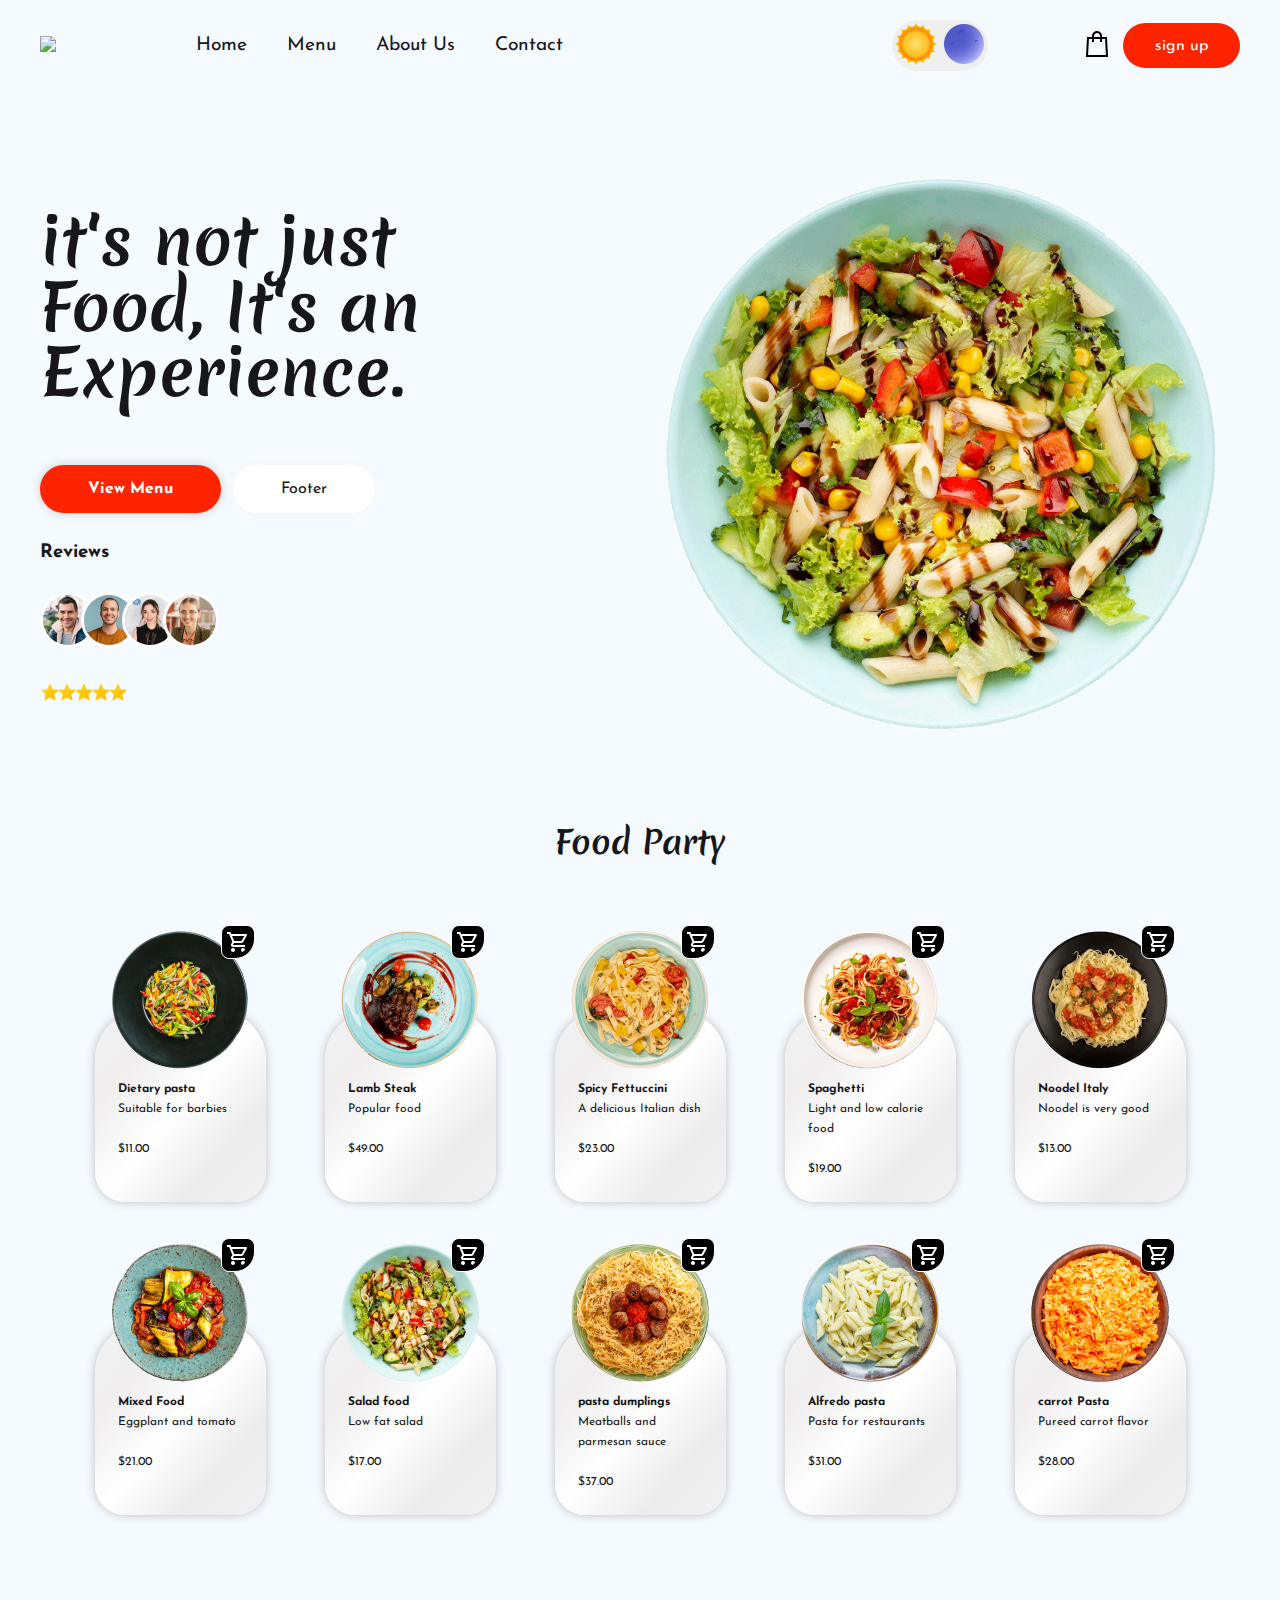
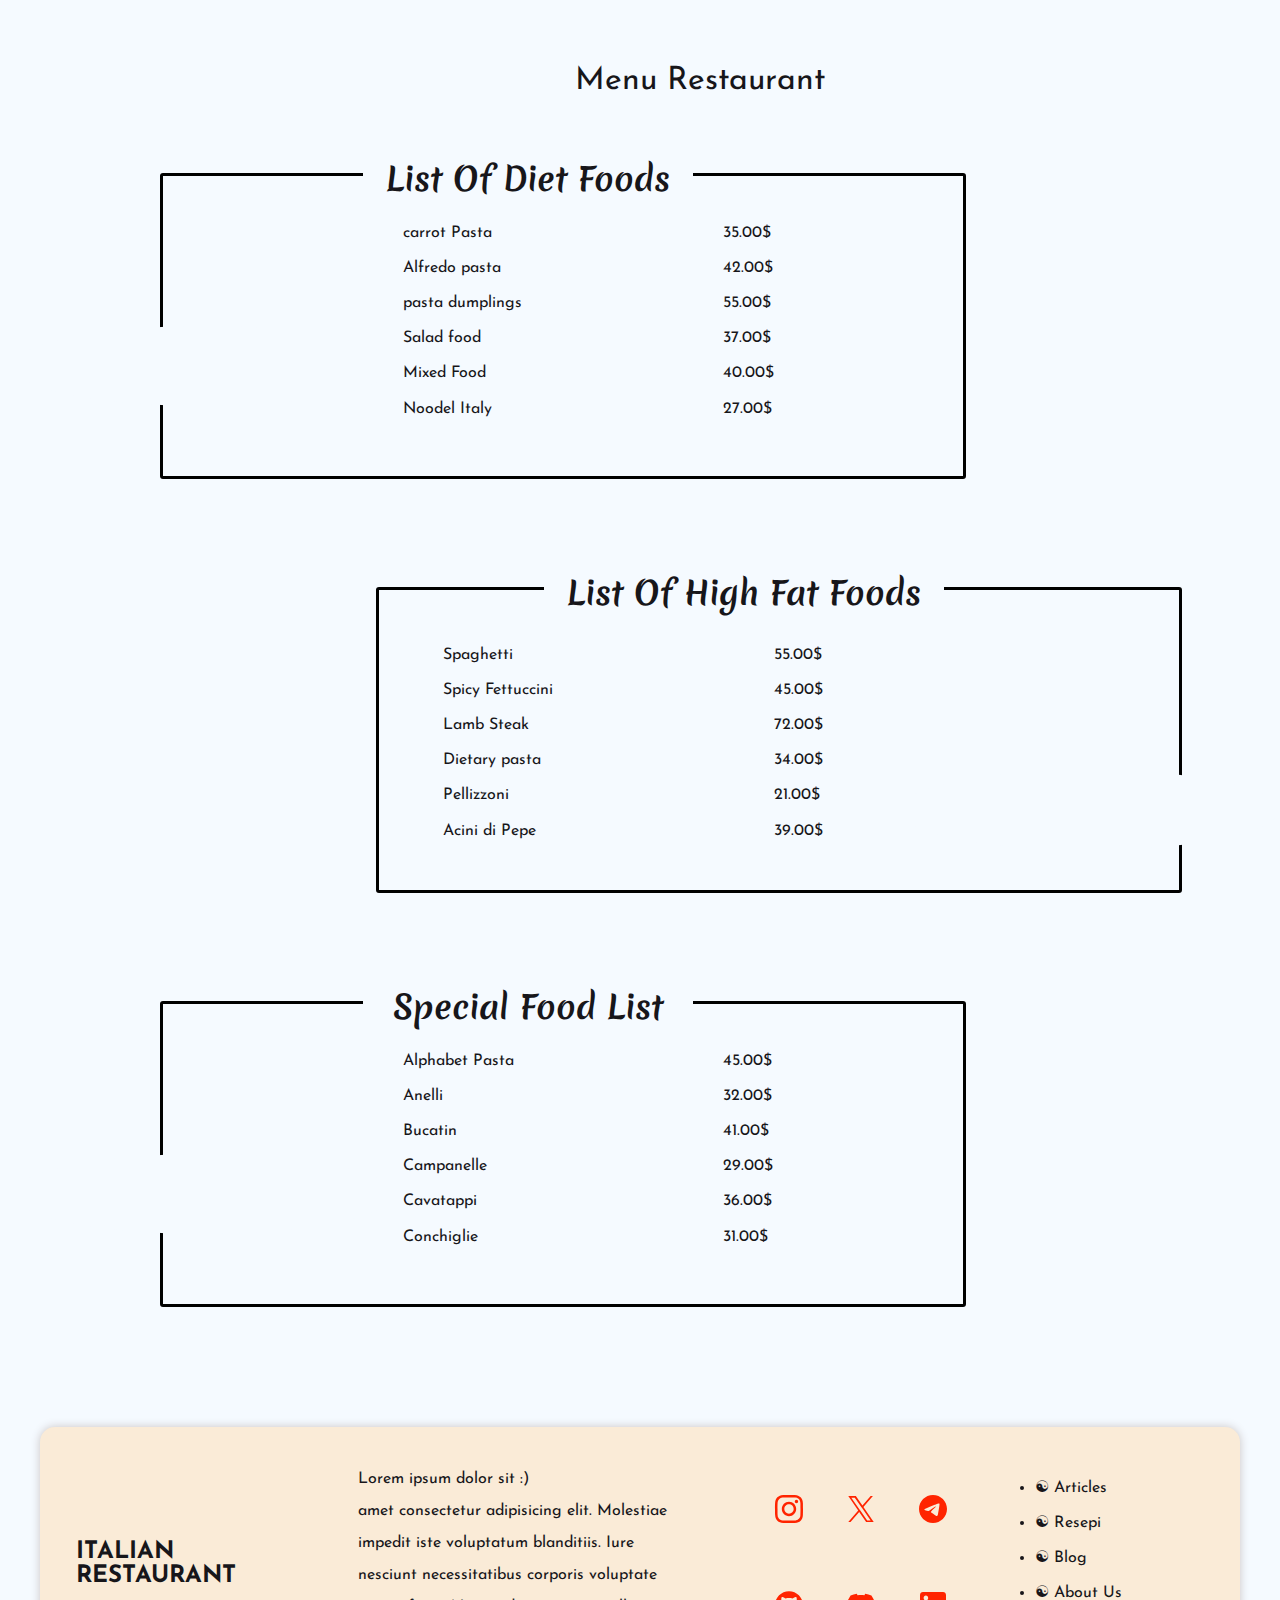
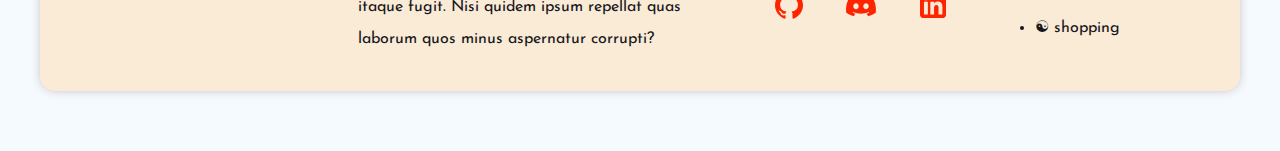
==== commit bc626120: "responsive menu & footer" ====
--- a/index.html
+++ b/index.html
@@ -77,7 +77,7 @@
                     </h1>
                     <div class="button-information">
                         <a class="view-menu" href="#main-website" >View Menu</a>
-                        <a class="book-table" href="">  Footer</a>
+                        <a class="book-table" href="#footer-website">  Footer</a>
                     </div>
                     <div class="reviews">
                         <h3 class="text-reviews">Reviews</h3>
@@ -380,7 +380,44 @@
             </div>
 
         </main>
-        <footer class="footer-website">
+        <footer id="footer-website">
+            <div class="logo-footer">
+                <img src="./images/foody-logo.png" alt="">
+                <h2>italian Restaurant</h2>
+            </div>
+            <div class="my-restaurant">
+                <p>Lorem ipsum dolor sit :) <br> amet consectetur adipisicing elit. Molestiae impedit iste voluptatum blanditiis. Iure nesciunt necessitatibus corporis voluptate itaque fugit. Nisi quidem ipsum repellat quas laborum quos minus aspernatur corrupti?</p>
+            </div>
+            <div class="social-media">
+                <a href="" class="instagram">
+                    <svg xmlns="http://www.w3.org/2000/svg" width="32" height="32" viewBox="0 0 32 32"><path d="M10.202,2.098c-1.49,.07-2.507,.308-3.396,.657-.92,.359-1.7,.84-2.477,1.619-.776,.779-1.254,1.56-1.61,2.481-.345,.891-.578,1.909-.644,3.4-.066,1.49-.08,1.97-.073,5.771s.024,4.278,.096,5.772c.071,1.489,.308,2.506,.657,3.396,.359,.92,.84,1.7,1.619,2.477,.779,.776,1.559,1.253,2.483,1.61,.89,.344,1.909,.579,3.399,.644,1.49,.065,1.97,.08,5.771,.073,3.801-.007,4.279-.024,5.773-.095s2.505-.309,3.395-.657c.92-.36,1.701-.84,2.477-1.62s1.254-1.561,1.609-2.483c.345-.89,.579-1.909,.644-3.398,.065-1.494,.081-1.971,.073-5.773s-.024-4.278-.095-5.771-.308-2.507-.657-3.397c-.36-.92-.84-1.7-1.619-2.477s-1.561-1.254-2.483-1.609c-.891-.345-1.909-.58-3.399-.644s-1.97-.081-5.772-.074-4.278,.024-5.771,.096m.164,25.309c-1.365-.059-2.106-.286-2.6-.476-.654-.252-1.12-.557-1.612-1.044s-.795-.955-1.05-1.608c-.192-.494-.423-1.234-.487-2.599-.069-1.475-.084-1.918-.092-5.656s.006-4.18,.071-5.656c.058-1.364,.286-2.106,.476-2.6,.252-.655,.556-1.12,1.044-1.612s.955-.795,1.608-1.05c.493-.193,1.234-.422,2.598-.487,1.476-.07,1.919-.084,5.656-.092,3.737-.008,4.181,.006,5.658,.071,1.364,.059,2.106,.285,2.599,.476,.654,.252,1.12,.555,1.612,1.044s.795,.954,1.051,1.609c.193,.492,.422,1.232,.486,2.597,.07,1.476,.086,1.919,.093,5.656,.007,3.737-.006,4.181-.071,5.656-.06,1.365-.286,2.106-.476,2.601-.252,.654-.556,1.12-1.045,1.612s-.955,.795-1.608,1.05c-.493,.192-1.234,.422-2.597,.487-1.476,.069-1.919,.084-5.657,.092s-4.18-.007-5.656-.071M21.779,8.517c.002,.928,.755,1.679,1.683,1.677s1.679-.755,1.677-1.683c-.002-.928-.755-1.679-1.683-1.677,0,0,0,0,0,0-.928,.002-1.678,.755-1.677,1.683m-12.967,7.496c.008,3.97,3.232,7.182,7.202,7.174s7.183-3.232,7.176-7.202c-.008-3.97-3.233-7.183-7.203-7.175s-7.182,3.233-7.174,7.203m2.522-.005c-.005-2.577,2.08-4.671,4.658-4.676,2.577-.005,4.671,2.08,4.676,4.658,.005,2.577-2.08,4.671-4.658,4.676-2.577,.005-4.671-2.079-4.676-4.656h0"></path></svg>
+                </a>
+                <a href="" class="X">
+                    <svg xmlns="http://www.w3.org/2000/svg" width="32" height="32" viewBox="0 0 32 32"><path d="M18.42,14.009L27.891,3h-2.244l-8.224,9.559L10.855,3H3.28l9.932,14.455L3.28,29h2.244l8.684-10.095,6.936,10.095h7.576l-10.301-14.991h0Zm-3.074,3.573l-1.006-1.439L6.333,4.69h3.447l6.462,9.243,1.006,1.439,8.4,12.015h-3.447l-6.854-9.804h0Z"></path></svg>
+                </a>
+                <a href="" class="telegram">
+                    <svg xmlns="http://www.w3.org/2000/svg" width="32" height="32" viewBox="0 0 32 32"><path d="M16,2c-7.732,0-14,6.268-14,14s6.268,14,14,14,14-6.268,14-14S23.732,2,16,2Zm6.489,9.521c-.211,2.214-1.122,7.586-1.586,10.065-.196,1.049-.583,1.401-.957,1.435-.813,.075-1.43-.537-2.218-1.053-1.232-.808-1.928-1.311-3.124-2.099-1.382-.911-.486-1.412,.302-2.23,.206-.214,3.788-3.472,3.858-3.768,.009-.037,.017-.175-.065-.248-.082-.073-.203-.048-.29-.028-.124,.028-2.092,1.329-5.905,3.903-.559,.384-1.065,.571-1.518,.561-.5-.011-1.461-.283-2.176-.515-.877-.285-1.574-.436-1.513-.92,.032-.252,.379-.51,1.042-.773,4.081-1.778,6.803-2.95,8.164-3.517,3.888-1.617,4.696-1.898,5.222-1.907,.116-.002,.375,.027,.543,.163,.142,.115,.181,.27,.199,.379,.019,.109,.042,.357,.023,.551Z" fill-rule="evenodd"></path></svg>
+                </a>
+                <a href="" class="github">
+                    <svg xmlns="http://www.w3.org/2000/svg" width="32" height="32" viewBox="0 0 32 32"><path d="M16,2.345c7.735,0,14,6.265,14,14-.002,6.015-3.839,11.359-9.537,13.282-.7,.14-.963-.298-.963-.665,0-.473,.018-1.978,.018-3.85,0-1.312-.437-2.152-.945-2.59,3.115-.35,6.388-1.54,6.388-6.912,0-1.54-.543-2.783-1.435-3.762,.14-.35,.63-1.785-.14-3.71,0,0-1.173-.385-3.85,1.435-1.12-.315-2.31-.472-3.5-.472s-2.38,.157-3.5,.472c-2.677-1.802-3.85-1.435-3.85-1.435-.77,1.925-.28,3.36-.14,3.71-.892,.98-1.435,2.24-1.435,3.762,0,5.355,3.255,6.563,6.37,6.913-.403,.35-.77,.963-.893,1.872-.805,.368-2.818,.963-4.077-1.155-.263-.42-1.05-1.452-2.152-1.435-1.173,.018-.472,.665,.017,.927,.595,.332,1.277,1.575,1.435,1.978,.28,.787,1.19,2.293,4.707,1.645,0,1.173,.018,2.275,.018,2.607,0,.368-.263,.787-.963,.665-5.719-1.904-9.576-7.255-9.573-13.283,0-7.735,6.265-14,14-14Z"></path></svg>
+                </a>
+                <a href="" class="discord">
+                    <svg xmlns="http://www.w3.org/2000/svg" width="32" height="32" viewBox="0 0 32 32"><path d="M26.413,6.536c-1.971-.902-4.052-1.543-6.189-1.904-.292,.523-.557,1.061-.793,1.612-2.277-.343-4.592-.343-6.869,0-.236-.551-.5-1.089-.793-1.612-2.139,.365-4.221,1.006-6.194,1.909C1.658,12.336,.596,17.987,1.127,23.558h0c2.294,1.695,4.861,2.984,7.591,3.811,.615-.827,1.158-1.704,1.626-2.622-.888-.332-1.744-.741-2.56-1.222,.215-.156,.425-.316,.628-.472,4.806,2.26,10.37,2.26,15.177,0,.205,.168,.415,.328,.628,.472-.817,.483-1.676,.892-2.565,1.225,.467,.918,1.011,1.794,1.626,2.619,2.732-.824,5.301-2.112,7.596-3.808h0c.623-6.461-1.064-12.06-4.46-17.025Zm-15.396,13.596c-1.479,0-2.702-1.343-2.702-2.994s1.18-3.006,2.697-3.006,2.73,1.354,2.704,3.006-1.192,2.994-2.699,2.994Zm9.967,0c-1.482,0-2.699-1.343-2.699-2.994s1.18-3.006,2.699-3.006,2.723,1.354,2.697,3.006-1.189,2.994-2.697,2.994Z"></path></svg>
+                </a>
+                <a href="" class="linkedin">
+                    <svg xmlns="http://www.w3.org/2000/svg" width="32" height="32" viewBox="0 0 32 32"><path d="M26.111,3H5.889c-1.595,0-2.889,1.293-2.889,2.889V26.111c0,1.595,1.293,2.889,2.889,2.889H26.111c1.595,0,2.889-1.293,2.889-2.889V5.889c0-1.595-1.293-2.889-2.889-2.889ZM10.861,25.389h-3.877V12.87h3.877v12.519Zm-1.957-14.158c-1.267,0-2.293-1.034-2.293-2.31s1.026-2.31,2.293-2.31,2.292,1.034,2.292,2.31-1.026,2.31-2.292,2.31Zm16.485,14.158h-3.858v-6.571c0-1.802-.685-2.809-2.111-2.809-1.551,0-2.362,1.048-2.362,2.809v6.571h-3.718V12.87h3.718v1.686s1.118-2.069,3.775-2.069,4.556,1.621,4.556,4.975v7.926Z" fill-rule="evenodd"></path></svg>
+                </a>
+            </div>
+            <div class="links-site">
+                <ul class="link-footer">
+                    <li><a href=""> Articles </a></li>
+                    <li><a href=""> Resepi </a></li>
+                    <li><a href=""> Blog </a></li>
+                    <li><a href=""> About Us </a></li>
+                    <li><a href=""> shopping </a></li>
+
+                </ul>
+            </div>
 
         </footer>
     </div>
--- a/style.css
+++ b/style.css
@@ -380,10 +380,87 @@
   width: 200px;
   
 }
-
-
-
-
+/* footer */
+
+#footer-website{
+  display: grid;
+  padding: 3%;
+  align-items: center;
+  gap: 5%;
+  background: antiquewhite;
+  border-radius: 15px;
+  box-shadow: 0 0 10px #cac5c5;
+  margin-bottom: 5%;
+  grid-template-columns: 20% 30% 20% 20%;
+}
+
+.logo-footer{
+  display: flex;
+  flex-direction: column;
+  gap: 10px;
+}
+
+.logo-footer h2{
+  text-transform: uppercase;
+}
+.logo-footer img{
+  width: 150px;
+}
+.my-restaurant p{
+  line-height: 2;
+}
+.social-media{
+  display: flex;
+  flex-wrap: wrap;
+  align-self: normal;
+  align-items: center;
+}
+.social-media a{
+  text-decoration: none;
+}
+
+.social-media svg{
+  fill: var(--color-orange);
+  width: 72px;
+}
+.social-media svg:hover{
+  fill:#6b6b6b;
+ 
+}
+.link-footer{
+  line-height: 2.2rem;
+}
+.link-footer a{
+ text-decoration: none;
+}
+.link-footer li::before{
+  content: "\262F";
+}
+.link-footer li{
+  max-width: 100%;
+  width: 70%;
+  transition: all .3s ease-out;
+  -webkit-transition: all .3s ease-out;
+  -moz-transition: all .3s ease-out;
+  -ms-transition: all .3s ease-out;
+  -o-transition: all .3s ease-out;
+}
+.link-footer li:hover{
+  margin: 1% 0;
+  cursor: pointer;
+  background-color: var(--color-orange);
+  color: var(--color-white);
+  padding: 2%;
+  box-shadow: 0 0 8px #d20505;
+  border-radius: 25px;
+  -webkit-border-radius: 25px;
+  -moz-border-radius: 25px;
+  -ms-border-radius: 25px;
+  -o-border-radius: 25px;
+}
+.link-footer a:hover{
+  color: var(--color-white);
+}
 /* resposive home page all device */
 
   /* Extra large devices (large laptops and desktops, 1200px and up) */
@@ -526,7 +603,17 @@
          
         }
 
-
+        #footer-website {
+          display: grid;
+          padding: 3%;
+          align-items: center;
+          gap: 5%;
+          background: antiquewhite;
+          border-radius: 15px;
+          box-shadow: 0 0 10px #cac5c5;
+          margin-bottom: 5%;
+          grid-template-columns: 20% 30% 20% 20%;
+        }
       } 
       
     /* Medium devices (landscape tablets, 768px and up) */
@@ -625,8 +712,31 @@
           padding: 5%;
          
         }
-
-
+/* footer */
+
+.logo-footer {
+  grid-area: logo-site;
+}
+.my-restaurant {
+  grid-area: text-footer;
+}
+.social-media {
+  grid-area: social-footer;
+}
+.links-site {
+  grid-area: links-footer;
+}
+#footer-website{
+  display: grid;
+  grid-template-columns: 50px 50px 50px 50px;
+  grid-template-rows: auto;
+  grid-template-areas: 
+    "logo-site logo-site . text-footer text-footer"
+    "social-footer social-footer . links-footer links-footer"
+}
+.social-media svg {
+  width: 40px;
+}
   } 
 
 
@@ -666,16 +776,19 @@
   align-items: flex-start;
   position: fixed;
   top: 0;
-  right: 100%;
-  
+  left: 100%;
   width: 200px;
   height:100vh;
   background-color: var(--color-orange);
   box-shadow: -5px 0 5px rgba(0, 0, 0, 0.25);
   transition: 0.75s ease-out;
+  -webkit-transition: 0.75s ease-out;
+  -moz-transition: 0.75s ease-out;
+  -ms-transition: 0.75s ease-out;
+  -o-transition: 0.75s ease-out;
 }
 #menu-mobile:checked ~ .links-container{
-  right: 0;
+  left: 0;
 
 }
 
@@ -795,7 +908,26 @@
       .food-item-2 p {
         gap: 3%;
       }
-  
+      /* footer */
+
+    
+      #footer-website{
+        display: grid;
+        grid-template-columns: 100% 100% 100% 100%;
+        grid-template-rows: auto;
+        grid-template-columns: 10px;
+        grid-template-areas: 
+          "logo-site logo-site "
+          "text-footer text-footer"
+          "social-footer social-footer"
+          "links-footer links-footer"
+      }
+      .social-media svg {
+        width: 40px;
+      }
+      .link-footer {
+        height: 70vh;
+      }
   
     }
  
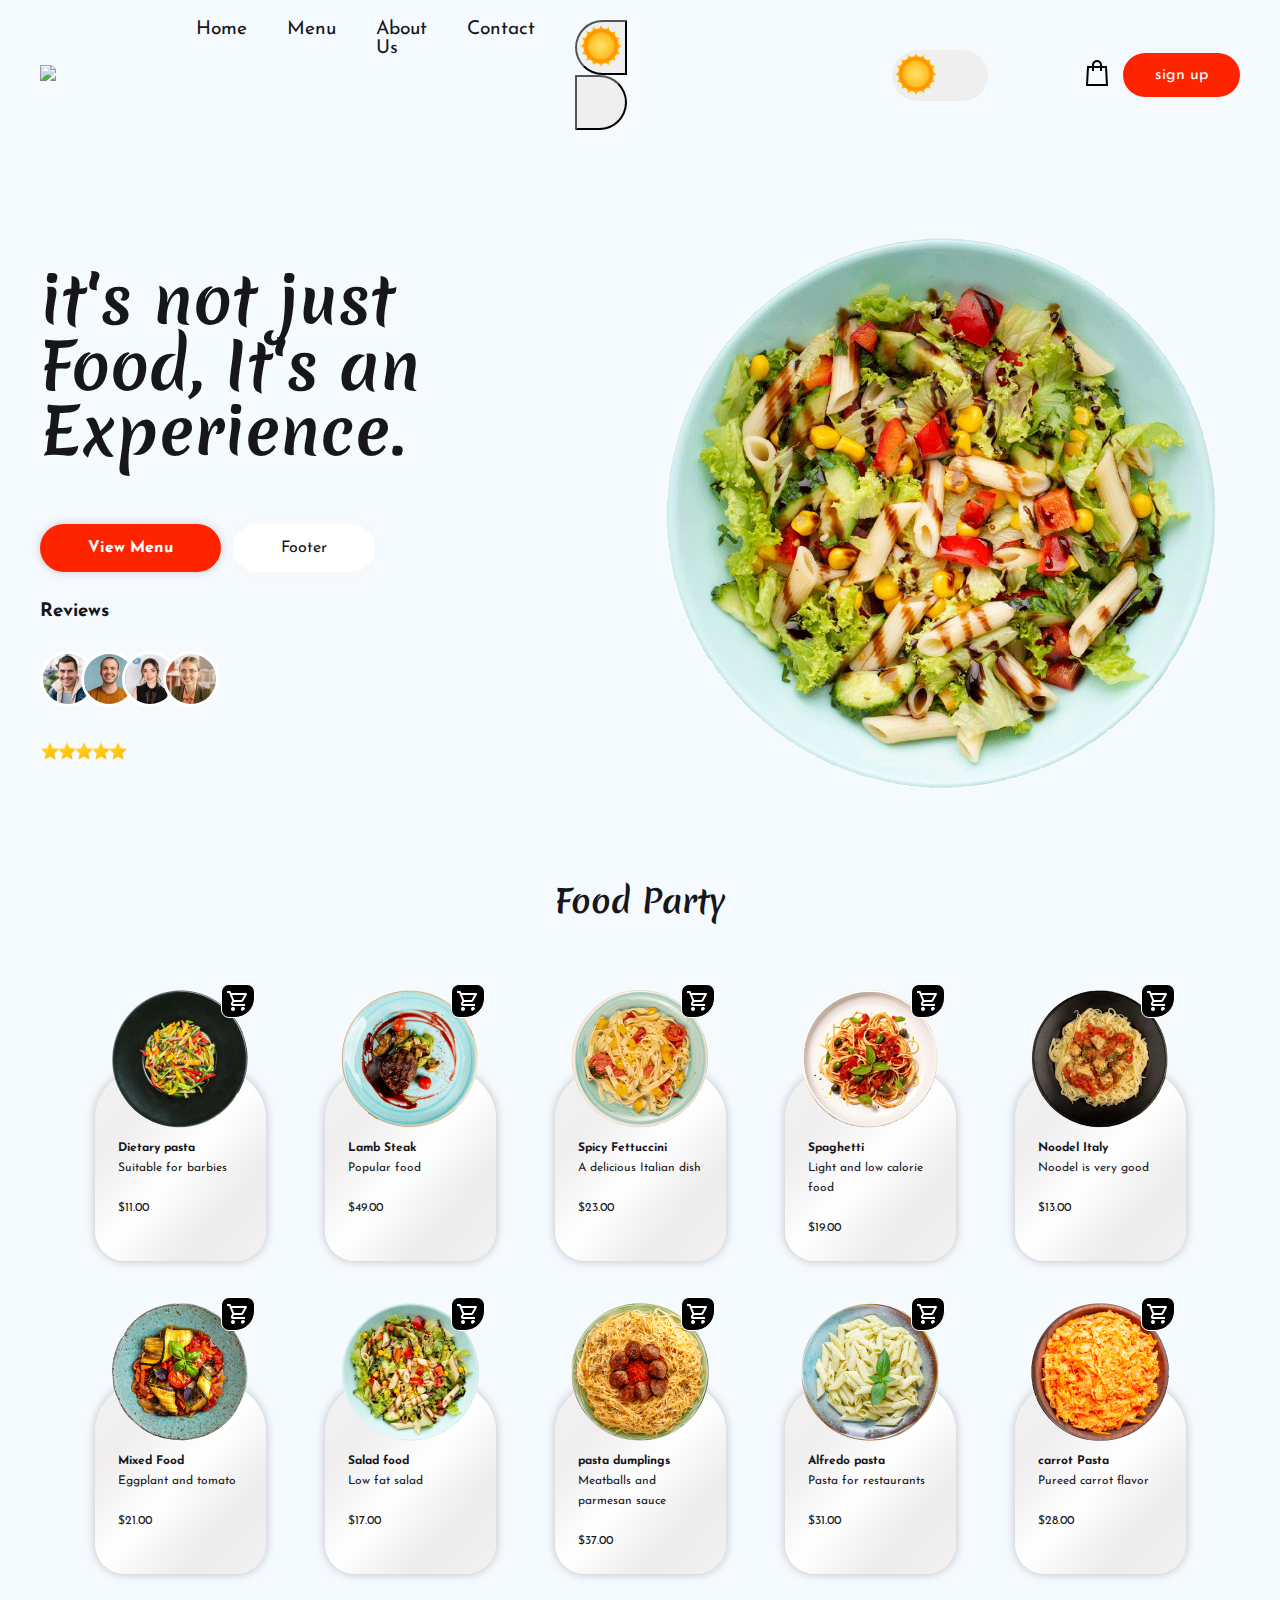
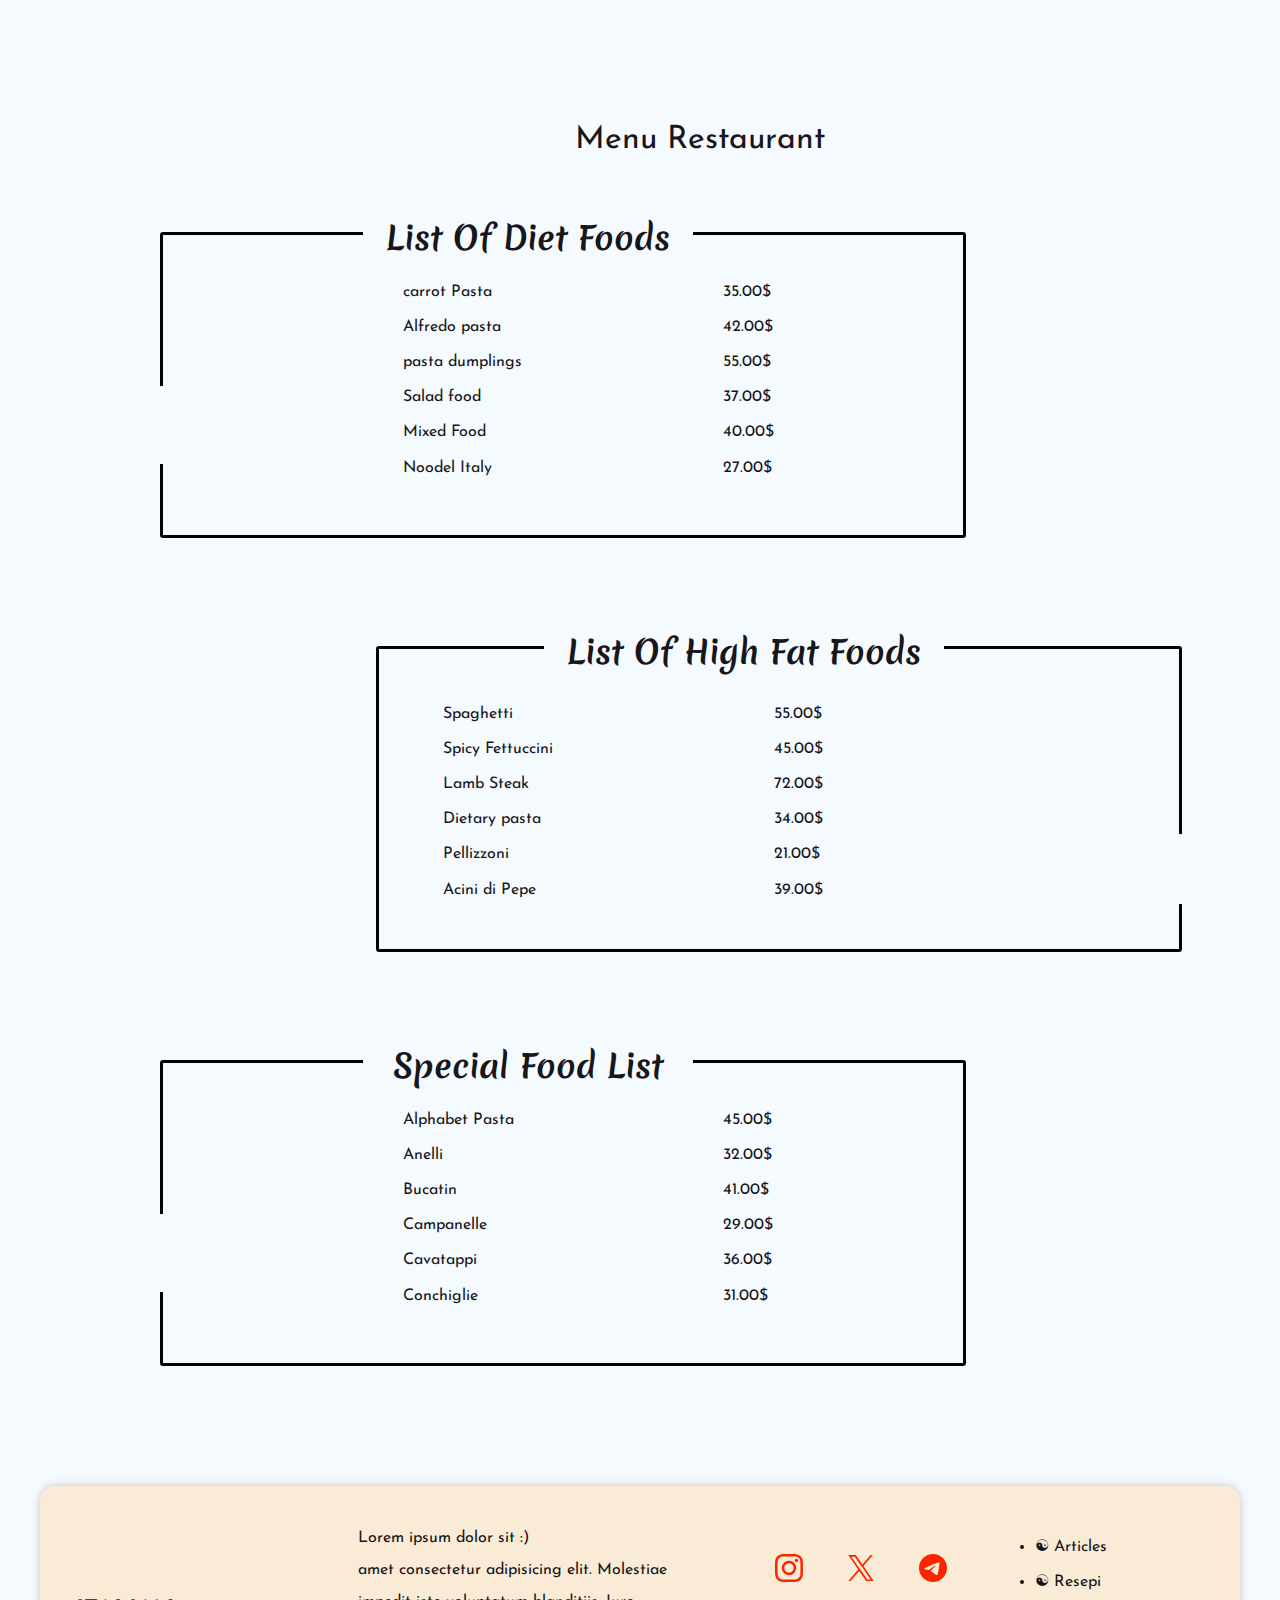
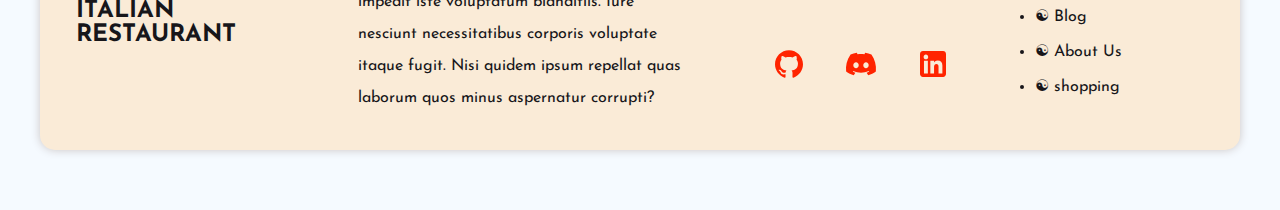
==== commit 46053000: "added comment in file js" ====
--- a/index.html
+++ b/index.html
@@ -9,6 +9,9 @@
     <title> Italian restaurant</title>
 </head>
 <body>
+    <div id="loader">
+        <img src="./images/loading.svg" alt="">
+    </div>
     <div class="contanier">
         <header class="header-website">
             <!-- navbar -->
@@ -22,7 +25,7 @@
 
                     <input type="checkbox" name="" id="menu-mobile" hidden>
                     <label for="menu-mobile" class="open-menu-btn">
-                        <svg xmlns="http://www.w3.org/2000/svg" height="32px" viewBox="0 -960 960 960" width="32px" fill="#000"><path d="M120-240v-80h720v80H120Zm0-200v-80h720v80H120Zm0-200v-80h720v80H120Z"/></svg>
+                        <svg xmlns="http://www.w3.org/2000/svg" height="32px" viewBox="0 -960 960 960" width="32px" fill="#ff2400"><path d="M120-240v-80h720v80H120Zm0-200v-80h720v80H120Zm0-200v-80h720v80H120Z"/></svg>
                     </label>
                     <div class="links-container">
                         <label for="menu-mobile" class="close-menu-btn">
@@ -41,6 +44,18 @@
                             </li>
                             <li>
                                 <a href="">Contact</a>
+                            </li>
+                            <li>
+                                <div class="dark-light-mode-mobile">
+
+                                    <button id="light-btn">
+                                      <img class="light" src="./images/icons8-sun-48.png" alt="light mode">
+                                    </button>
+                                    <button id="dark-btn">
+                                      <img class="dark" src="./images/icons8-moon-48.png" alt="dark mode">
+                                    </button>
+                                   
+                                  </div>
                             </li>
                         </menu>
                         </div>
@@ -380,6 +395,7 @@
             </div>
 
         </main>
+        <!-- footer website -->
         <footer id="footer-website">
             <div class="logo-footer">
                 <img src="./images/foody-logo.png" alt="">
@@ -421,6 +437,6 @@
 
         </footer>
     </div>
-    
+    <script src="./file.js"></script>
 </body>
 </html>--- a/style.css
+++ b/style.css
@@ -23,7 +23,7 @@
     padding: 0;
     margin: 0;
     color: var(--color-text);
-   
+
     
 }
 body{
@@ -103,6 +103,13 @@
     -moz-border-radius: 0 30px 30px 0;
     -ms-border-radius: 0 30px 30px 0;
     -o-border-radius: 0 30px 30px 0;
+}
+#dark-btn img{
+   visibility: hidden;
+  
+}
+button:hover{
+  background-color: #e9e9ed;;
 }
 .shop {
     display: flex;
@@ -387,7 +394,7 @@
   padding: 3%;
   align-items: center;
   gap: 5%;
-  background: antiquewhite;
+  background: #faebd7;
   border-radius: 15px;
   box-shadow: 0 0 10px #cac5c5;
   margin-bottom: 5%;
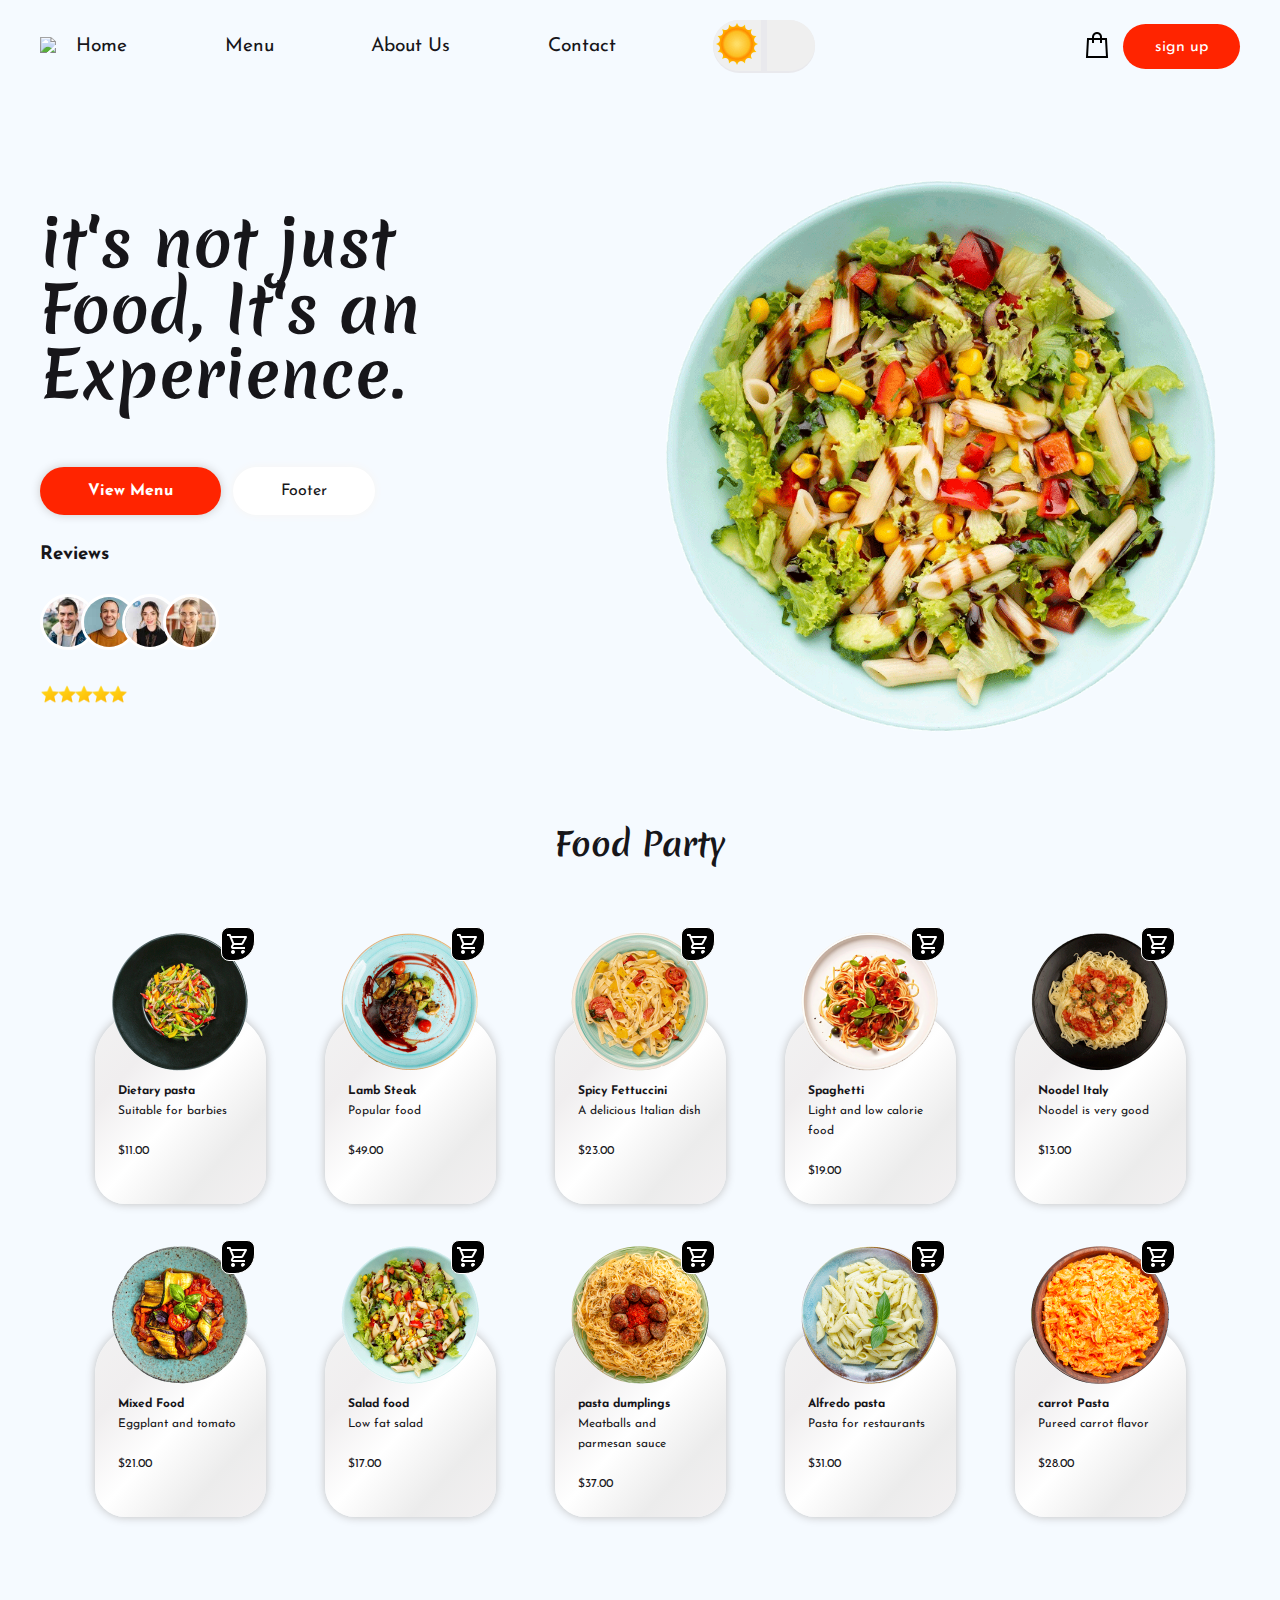
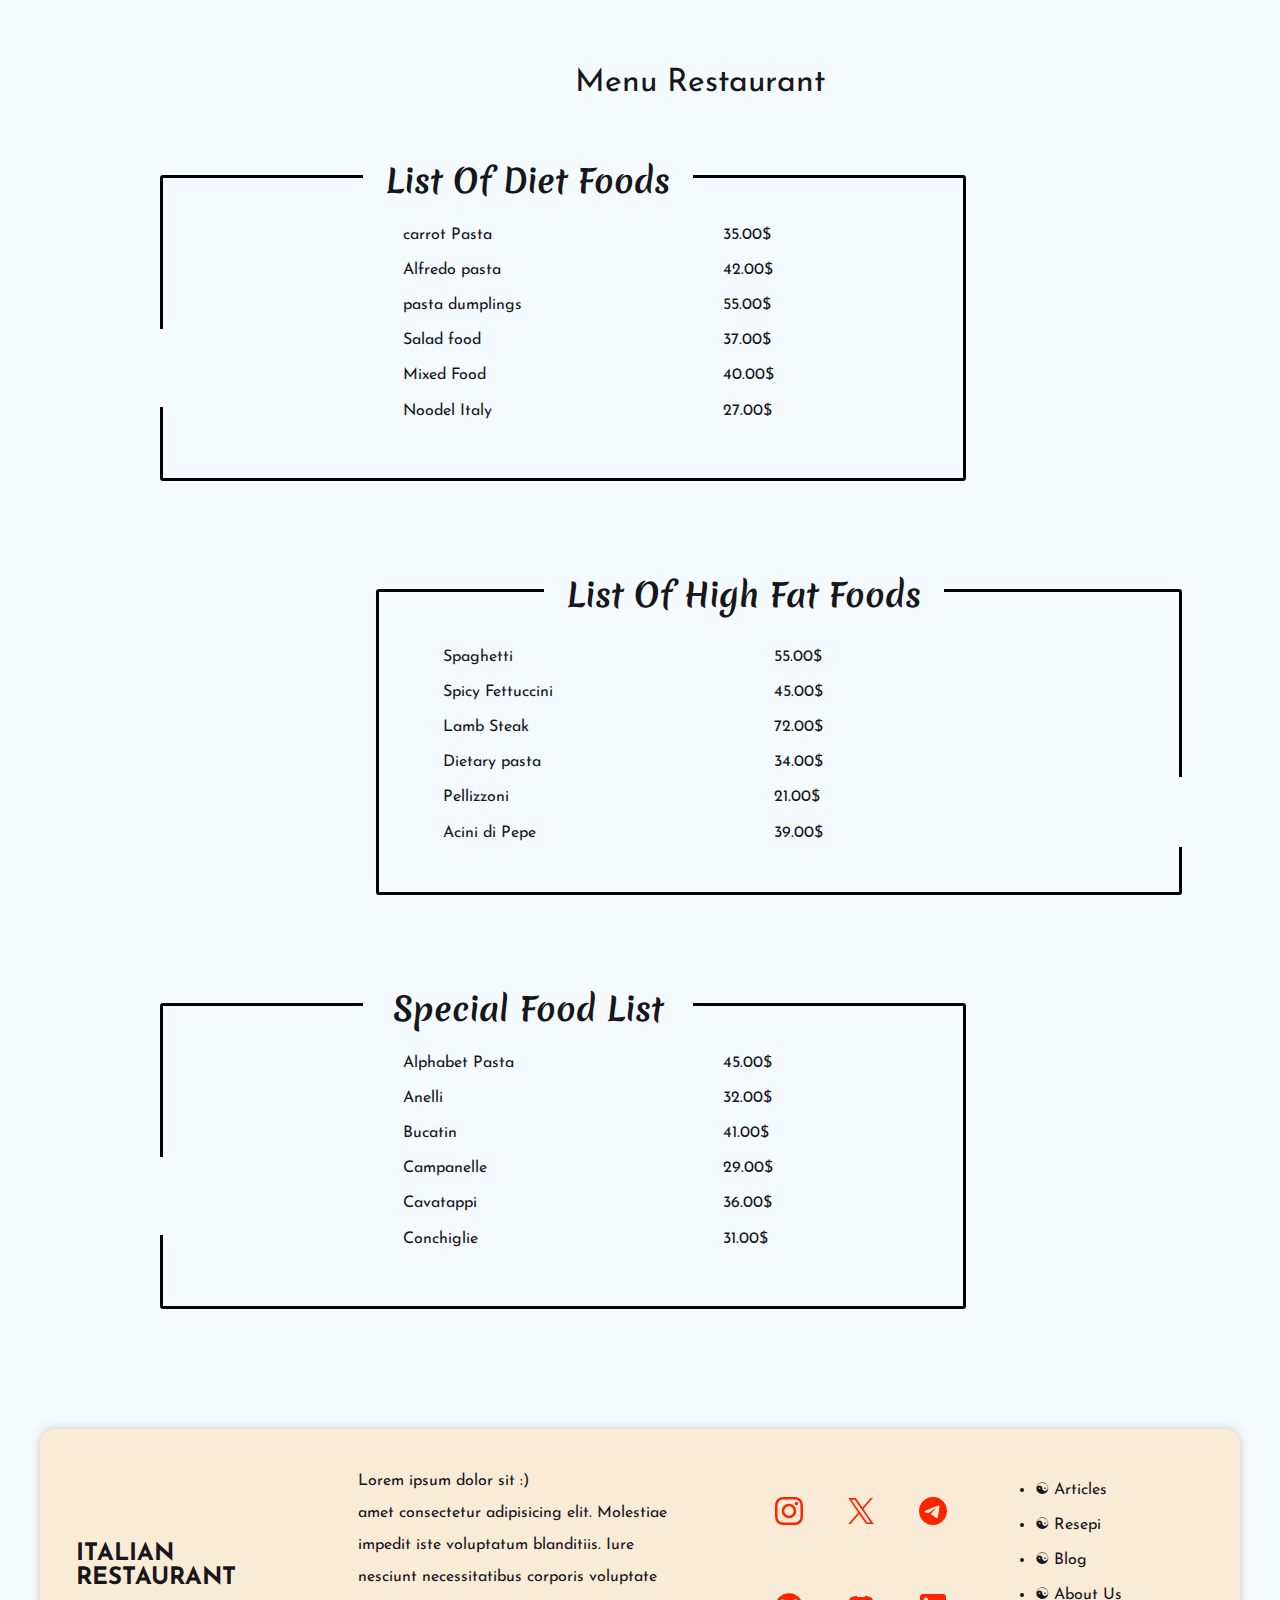
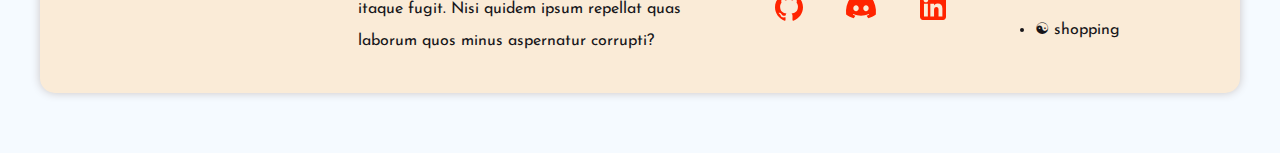
==== commit d797d577: "edit darkmode-lightmode & fix menuhumberger(mobile)" ====
--- a/index.html
+++ b/index.html
@@ -61,7 +61,7 @@
                         </div>
                 
                 </div>
-                <div class="dark-light-mode">
+                <!-- <div class="dark-light-mode">
 
           <button id="light-btn">
             <img class="light" src="./images/icons8-sun-48.png" alt="light mode">
@@ -70,7 +70,7 @@
             <img class="dark" src="./images/icons8-moon-48.png" alt="dark mode">
           </button>
          
-                </div>
+                </div> -->
                 <div class="shop">
                     <a href="">
                         <img src="./images/icons8-shopping-bag-32.png" alt="">
--- a/style.css
+++ b/style.css
@@ -30,20 +30,33 @@
     background: var(--color-body);
     overflow-x: hidden;
 }
-
+ #light-btn, #dark-btn{
+  outline: 0;
+  border: 0;
+}
 .contanier{
     max-width: 1200px;
     width: 100%;
     margin: 0 auto;
     padding-top: 20px;
+    display: none;
+}
+#loader{
+  width: 100vw;
+  height: 100vh;
+  background: #f4f4f4;
+ display: flex;
+ justify-content: center;
+ align-items: center;
 }
 .header-website {
 
 }
 .navbar {
     display: grid;
-    grid-template-columns: 10% 60% 10% 20%;
+    grid-template-columns: auto 4fr auto;
     align-items: center;
+    grid-gap: 20px;
     
 }
 .logo-website{
@@ -65,18 +78,26 @@
   display: none;
 }
 .list-menu{
-    padding: 0 5%;
+    align-items: center;
     font-size: 16px;
     display: flex;
     justify-content: flex-start;
     gap: 10%;
-    width: 400px;
+    width: 99%;
 }
 menu li {
     list-style: none;
     display: inline-block;
     font-size: larger;
 }
+menu li:nth-child(5){
+  background: #e9e9ed;
+  border-radius: 50px;
+  -webkit-border-radius: 50px;
+  -moz-border-radius: 50px;
+  -ms-border-radius: 50px;
+  -o-border-radius: 50px;
+}
 menu li a {
     text-decoration: none;
 
@@ -91,6 +112,7 @@
     cursor: pointer;
 }
 #light-btn{
+  cursor: pointer;
     border-radius: 30px 0 0 30px;
     -webkit-border-radius: 30px 0 0 30px;
     -moz-border-radius: 30px 0 0 30px;
@@ -98,6 +120,7 @@
     -o-border-radius: 30px 0 0 30px;
 }
 #dark-btn{
+  cursor: pointer;
     border-radius: 0 30px 30px 0;
     -webkit-border-radius: 0 30px 30px 0;
     -moz-border-radius: 0 30px 30px 0;
@@ -478,7 +501,13 @@
         padding: 0 3%;
       }
     
-     
+      .light{
+        width: 42px;
+
+      }
+      .dark{
+        width: 42px;
+      }
       .dark-light-mode button img{
         height: 41px;
         vertical-align: bottom;
@@ -525,6 +554,13 @@
             font-size: 14px;
            
             gap: 5%;
+          }
+          .light{
+            width: 40px;
+    
+          }
+          .dark{
+            width: 40px;
           }
         .dark-light-mode button img{
             height: 40px;
@@ -635,6 +671,13 @@
        
         font-size: 13px;
         gap: 5%;
+      }
+      .light{
+        width: 36px;
+
+      }
+      .dark{
+        width: 36px;
       }
       .dark-light-mode{
        
@@ -759,6 +802,11 @@
       justify-content: space-between;
       
       line-height:3rem;
+      background: #283634;
+      height: 70px;
+      position: fixed;
+      width: 100%;
+      top: 0;
     
       
     }
@@ -817,8 +865,11 @@
         margin-right: 2%;
       }
     
-      .dark-light-mode{
-        display: none;
+      .dark-light-mode-mobile{
+        display: flex;
+        justify-content: start;
+        background: #e9e9ed;
+        border-radius: 50px;
        
       }
       .shop {
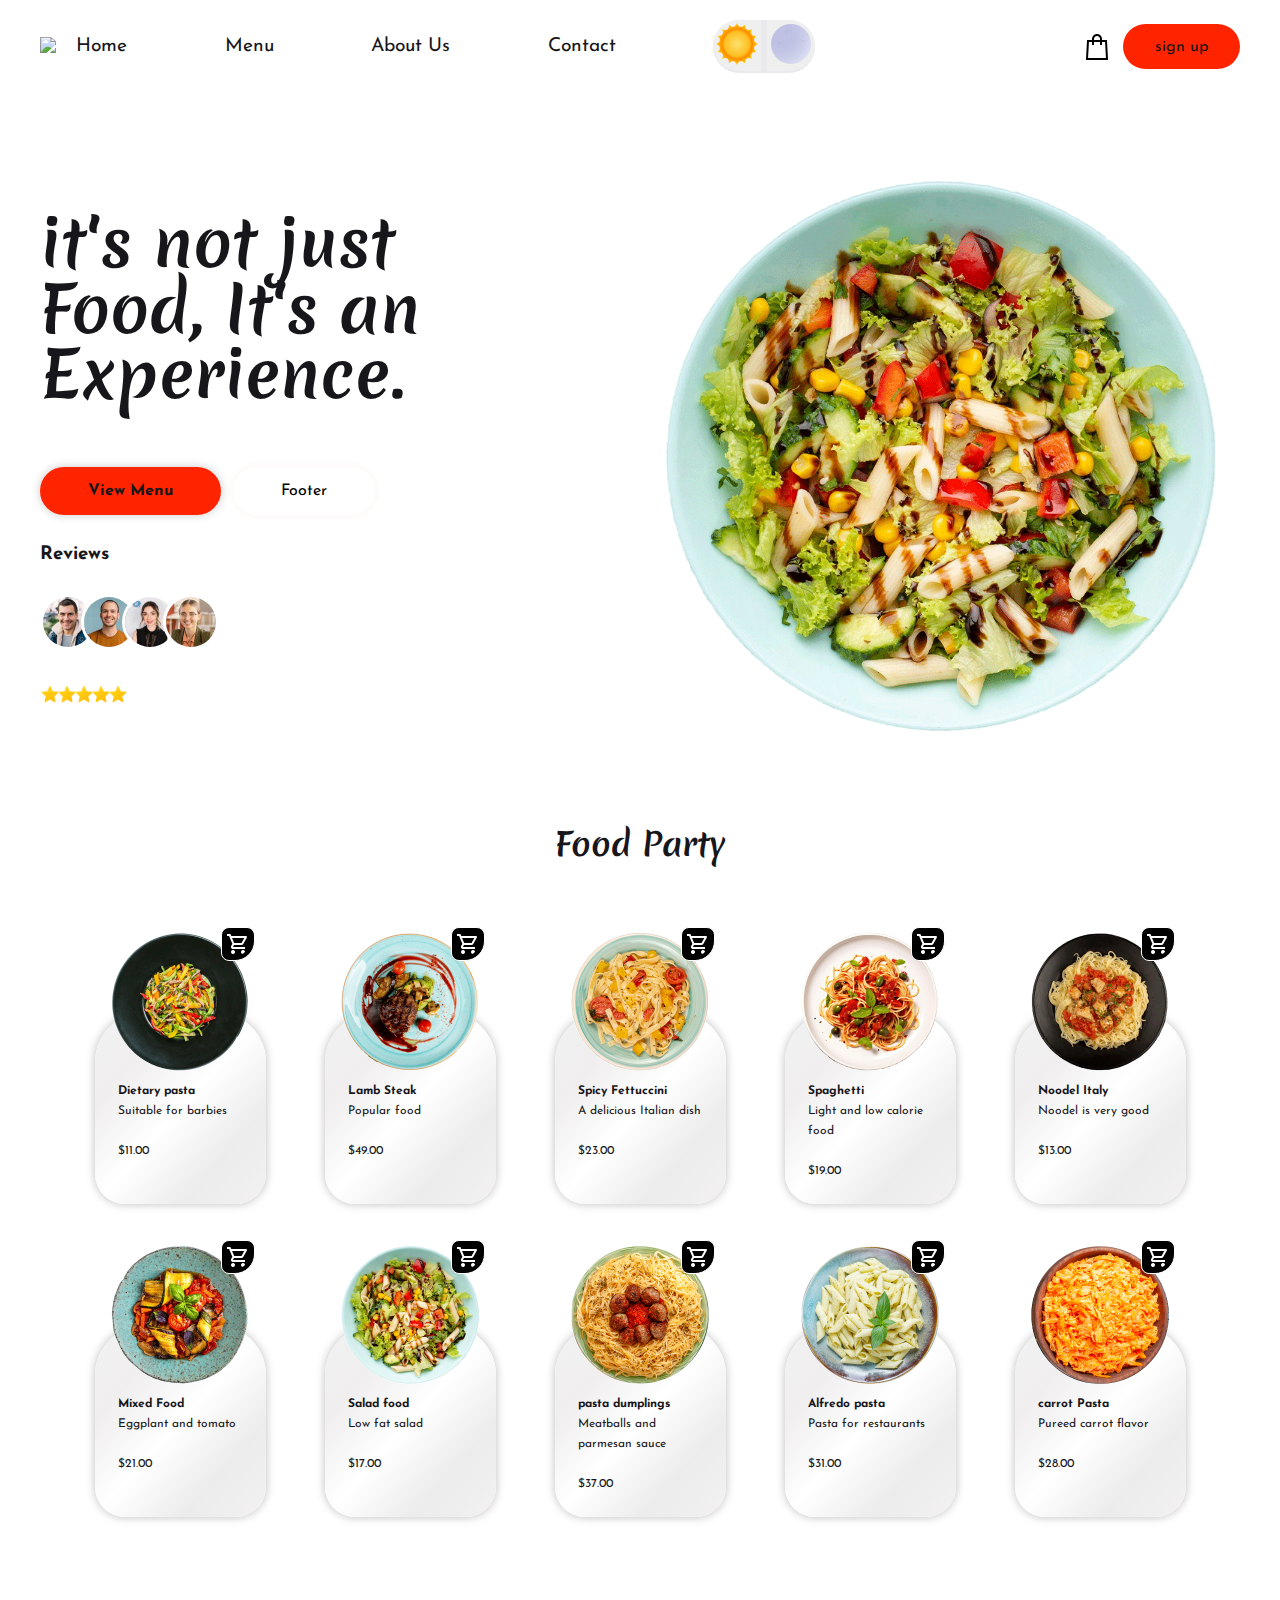
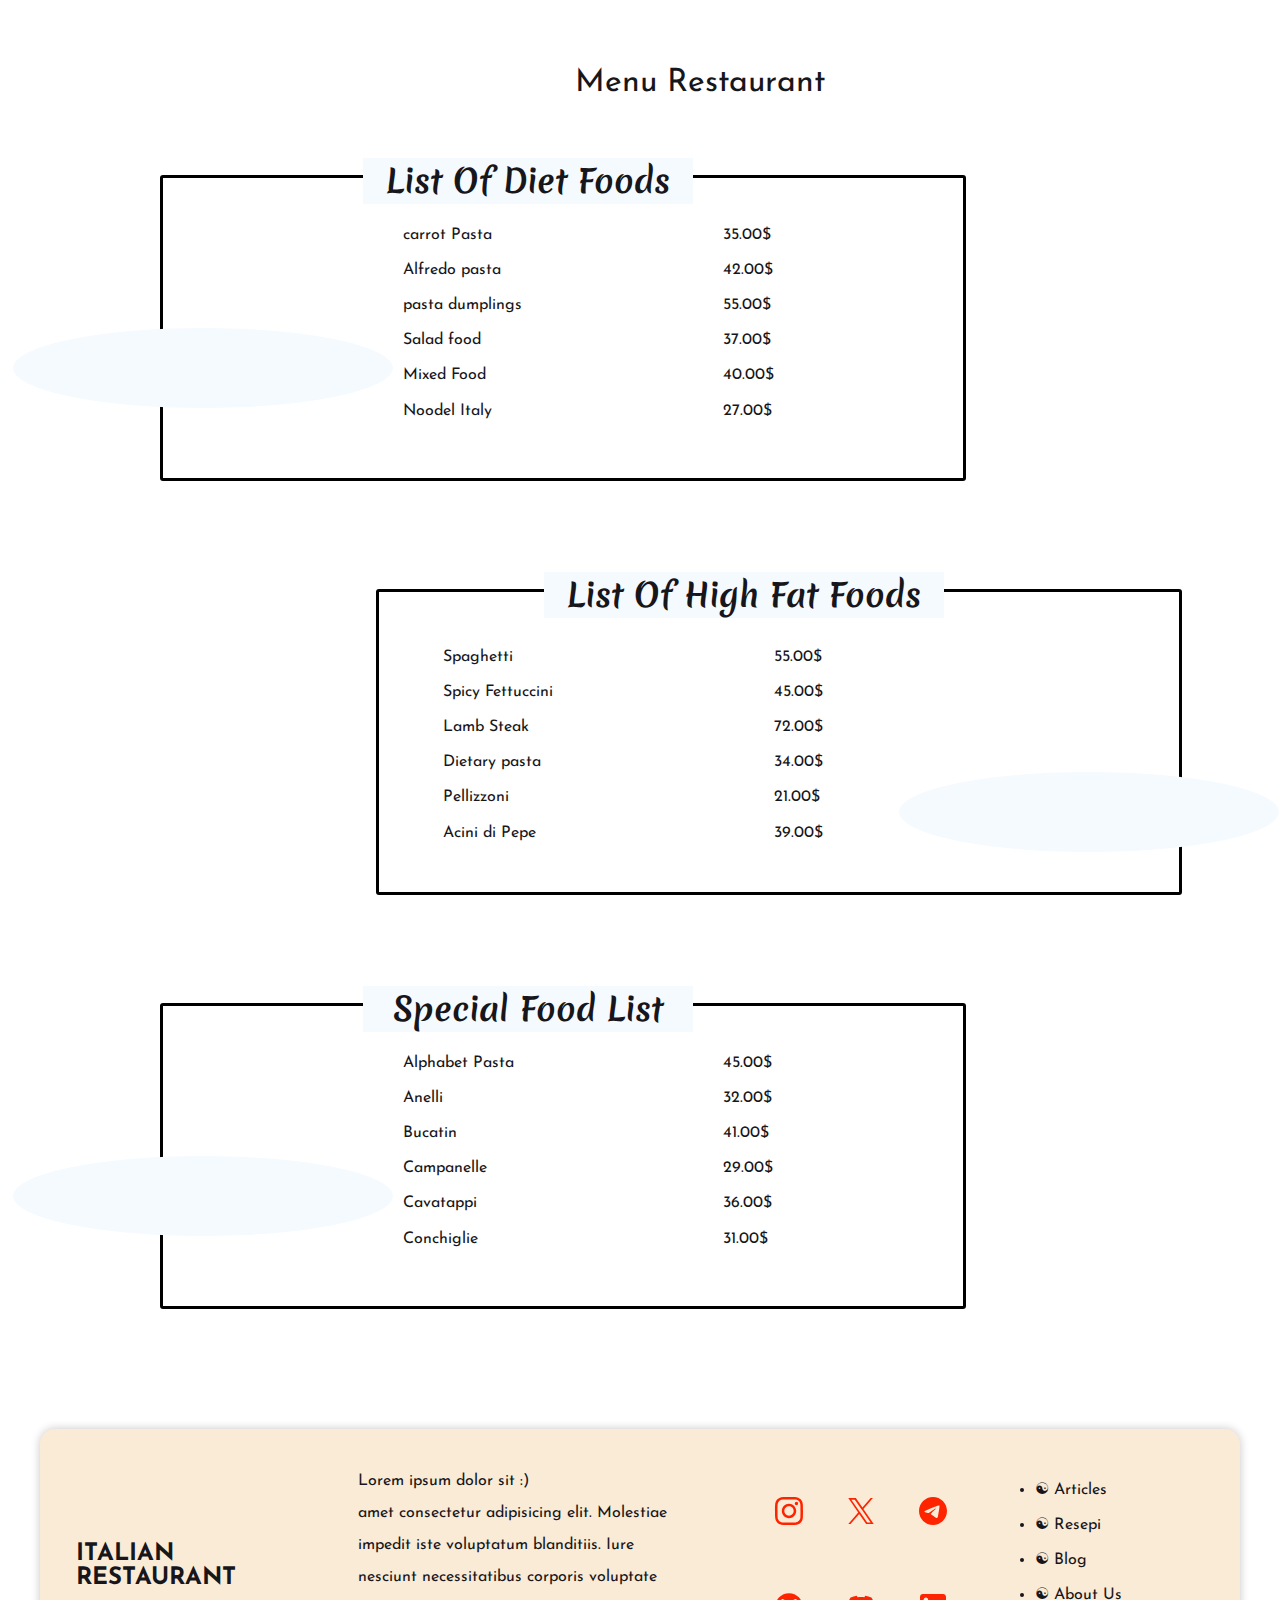
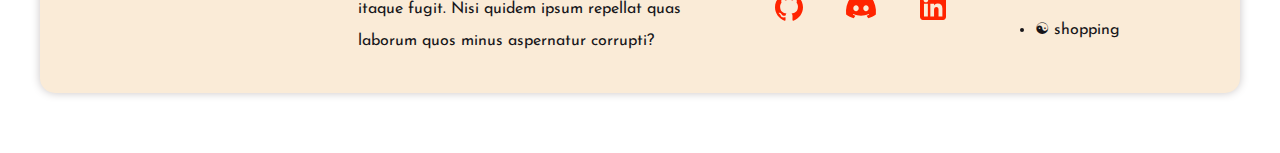
==== commit eaf2d96f: "change color texts in darkmode" ====
--- a/index.html
+++ b/index.html
@@ -72,9 +72,9 @@
          
                 </div> -->
                 <div class="shop">
-                    <a href="">
-                        <img src="./images/icons8-shopping-bag-32.png" alt="">
-                    </a>
+                  
+                        <img id="image-shop" src="./images/icons8-shopping-bag-32.png" alt="">
+                  
                     <a class="sign-up" href="./login-page.html">sign up</a>
                 </div>
 
@@ -92,7 +92,7 @@
                     </h1>
                     <div class="button-information">
                         <a class="view-menu" href="#main-website" >View Menu</a>
-                        <a class="book-table" href="#footer-website">  Footer</a>
+                        <a id="book-table" class="book-table" href="#footer-website">  Footer</a>
                     </div>
                     <div class="reviews">
                         <h3 class="text-reviews">Reviews</h3>
--- a/style.css
+++ b/style.css
@@ -128,7 +128,9 @@
     -o-border-radius: 0 30px 30px 0;
 }
 #dark-btn img{
-   visibility: hidden;
+   /* visibility: hidden; */
+
+   opacity: .4;
   
 }
 button:hover{
@@ -264,6 +266,7 @@
     padding: 4px;
     border-radius: 8px 8px 20px 8px;
     border: 1px solid #fff;
+    cursor: pointer;
 
 }
 .image-product{ 
@@ -480,7 +483,7 @@
   cursor: pointer;
   background-color: var(--color-orange);
   color: var(--color-white);
-  padding: 2%;
+  padding: 0 2%;
   box-shadow: 0 0 8px #d20505;
   border-radius: 25px;
   -webkit-border-radius: 25px;
